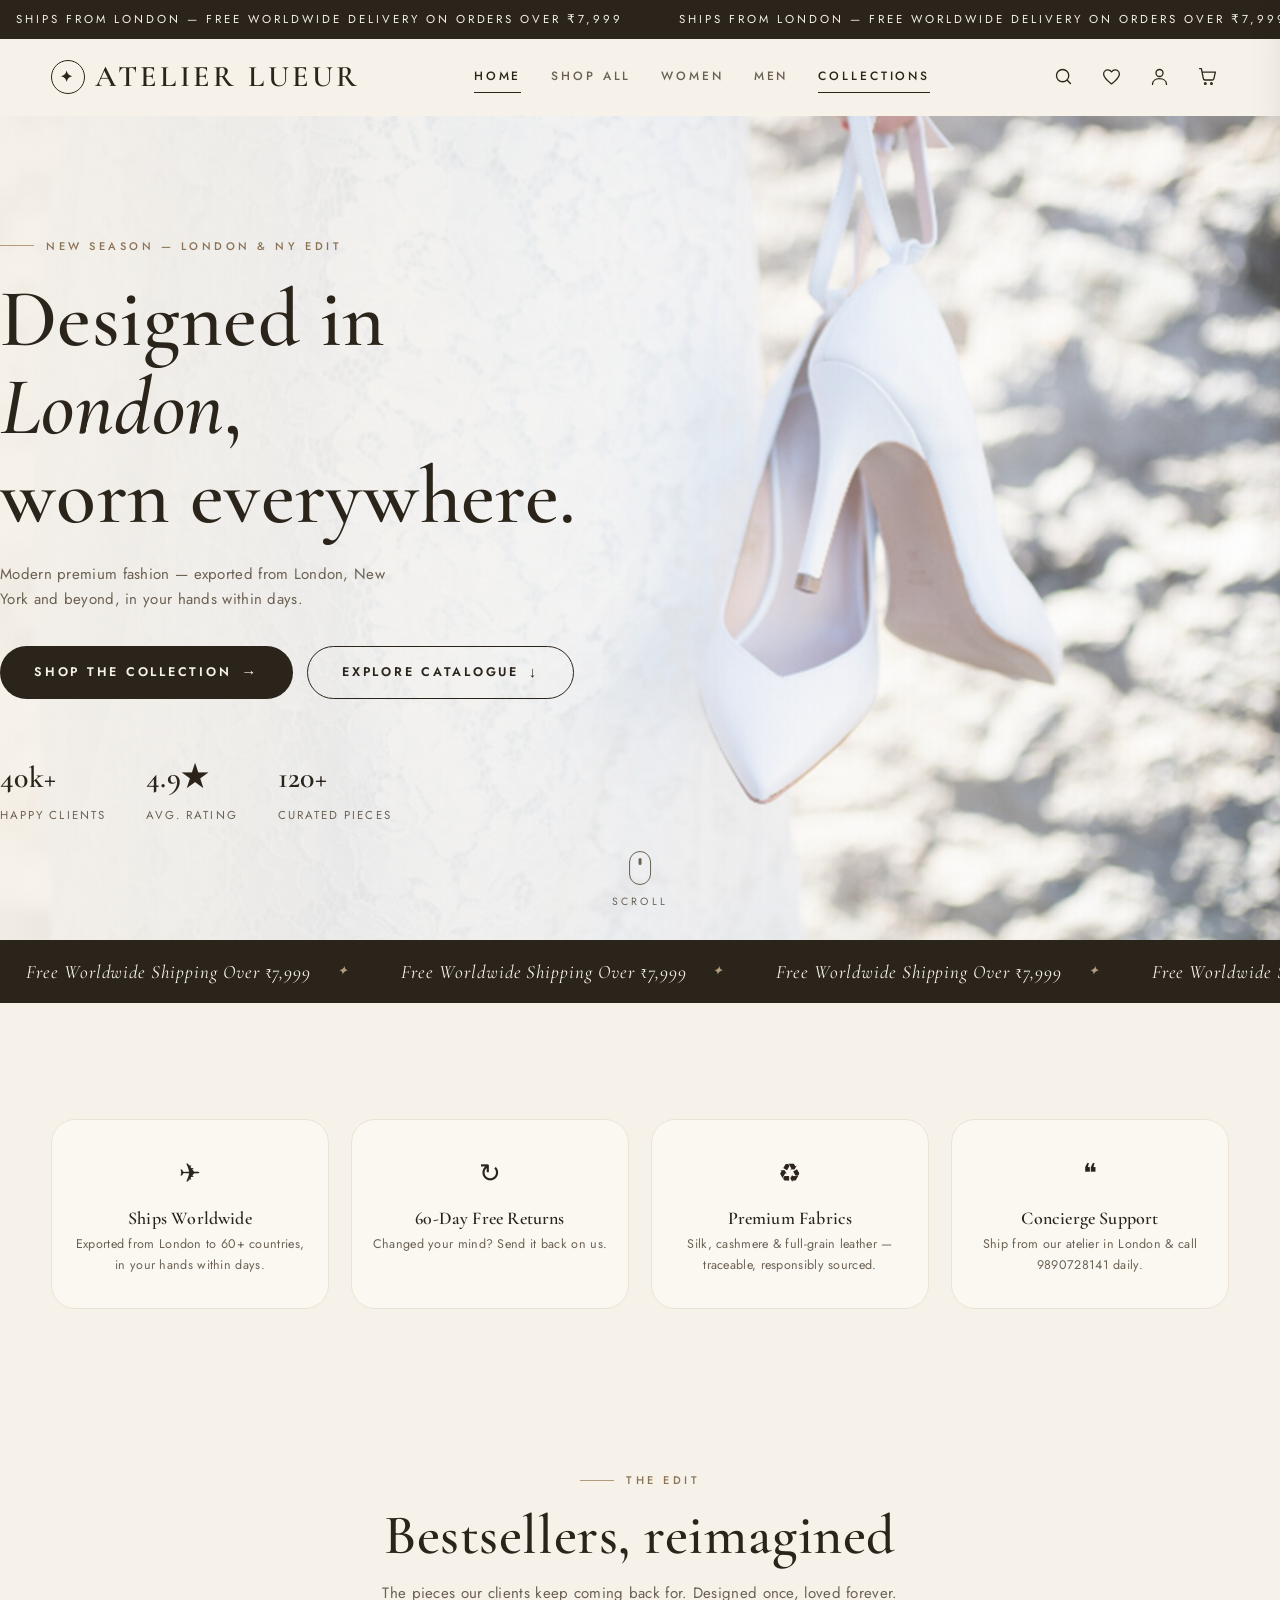
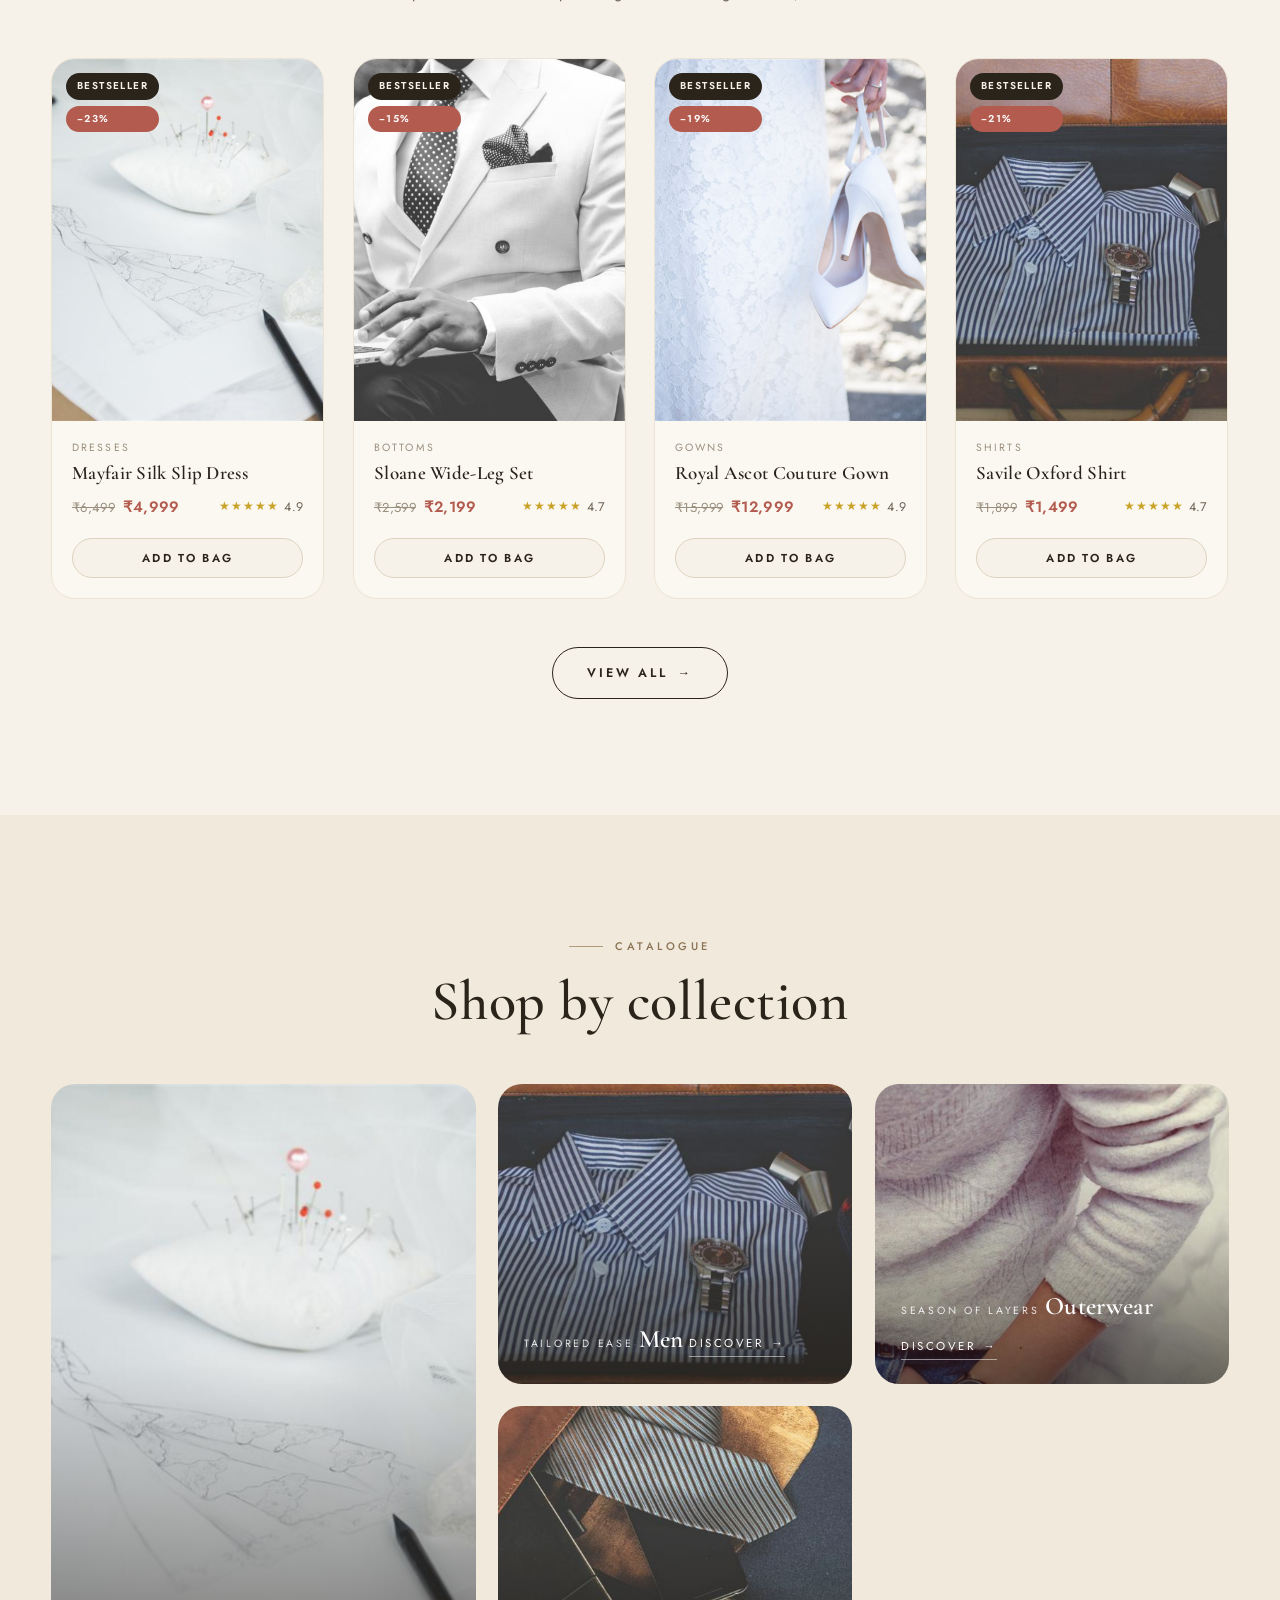
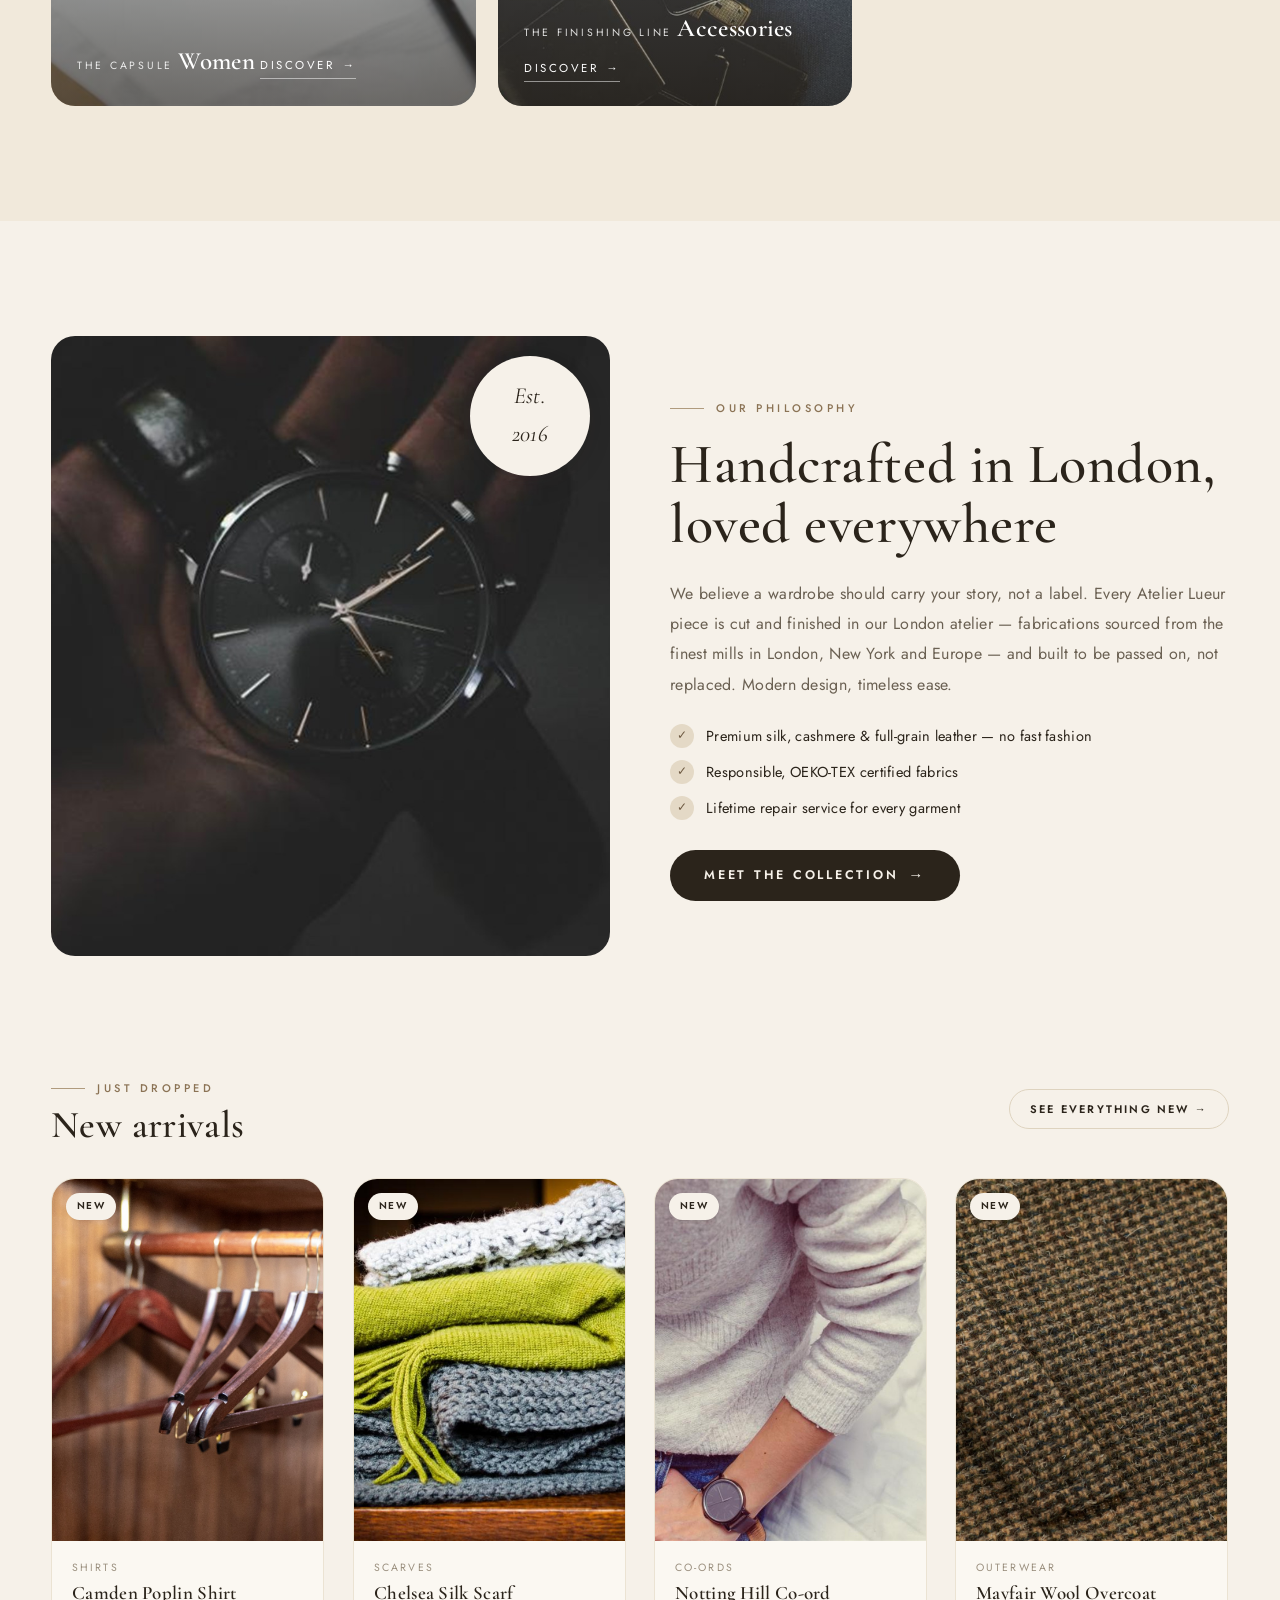
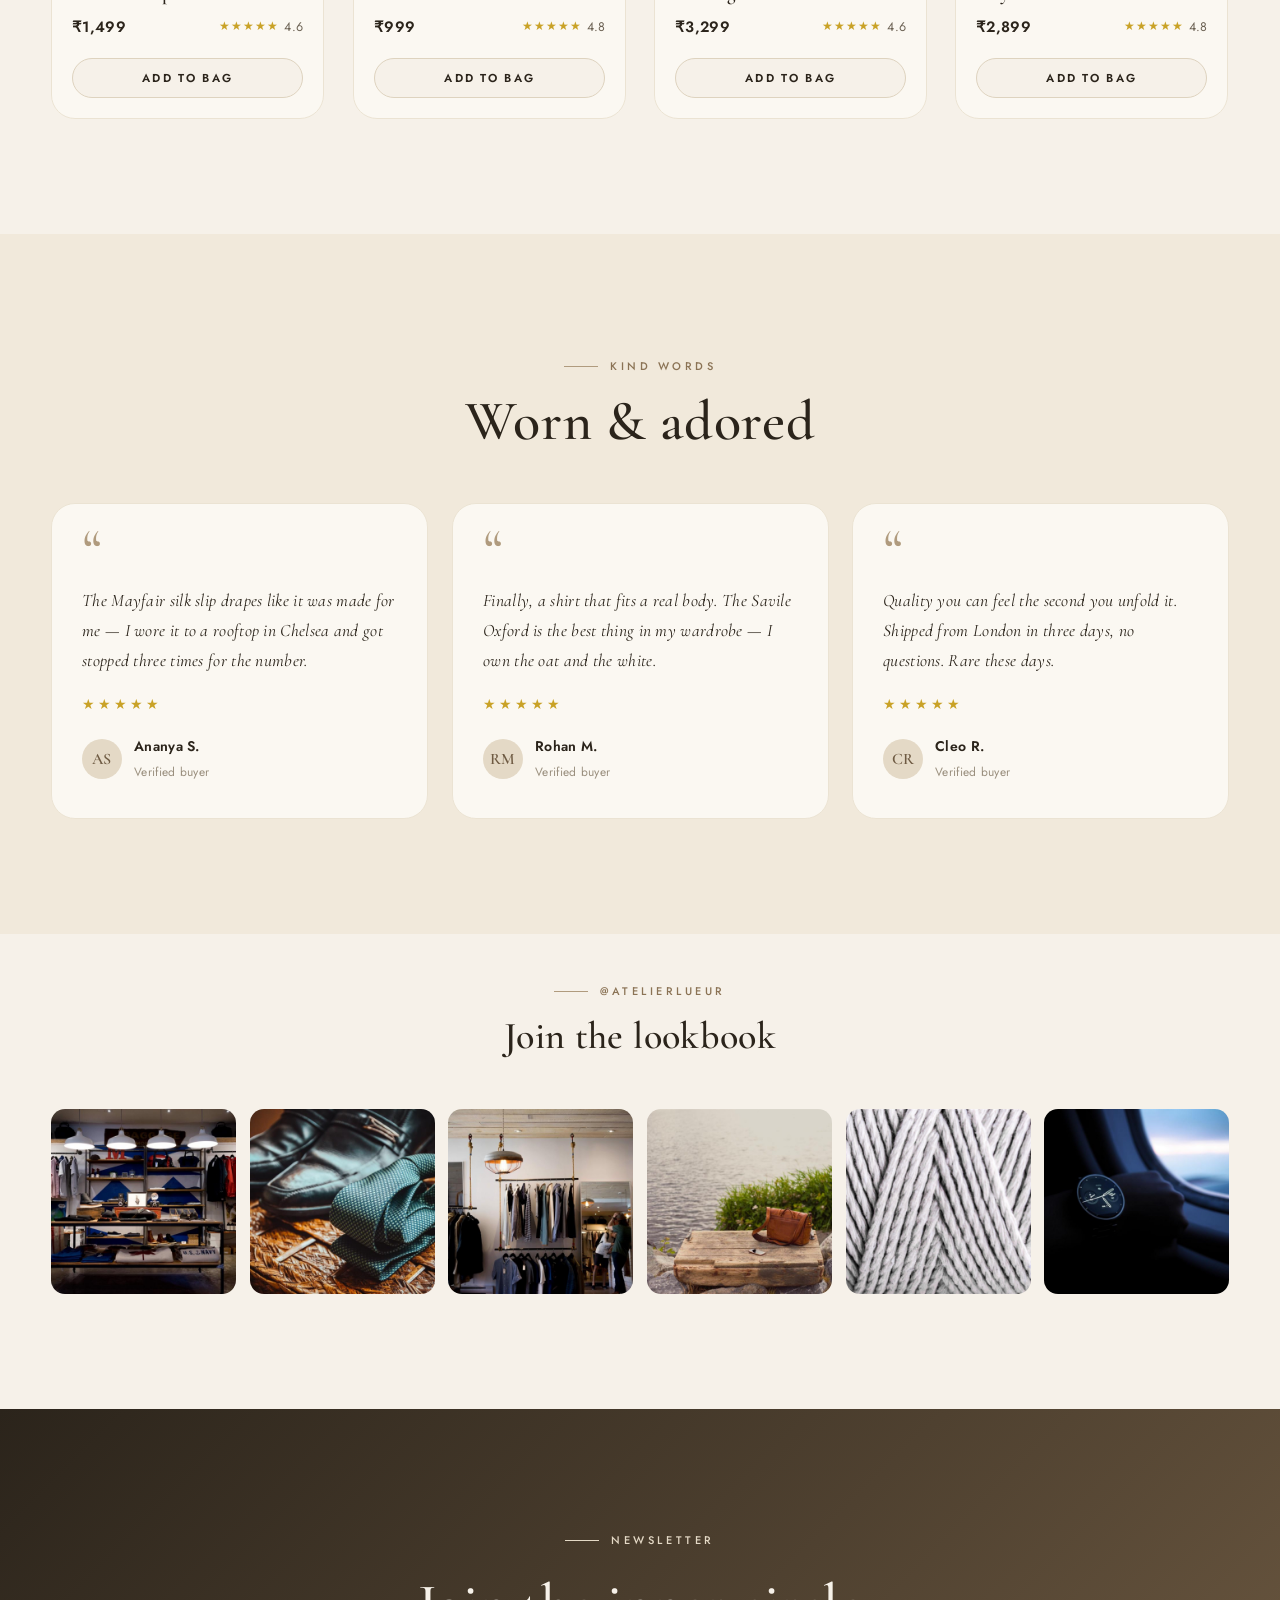
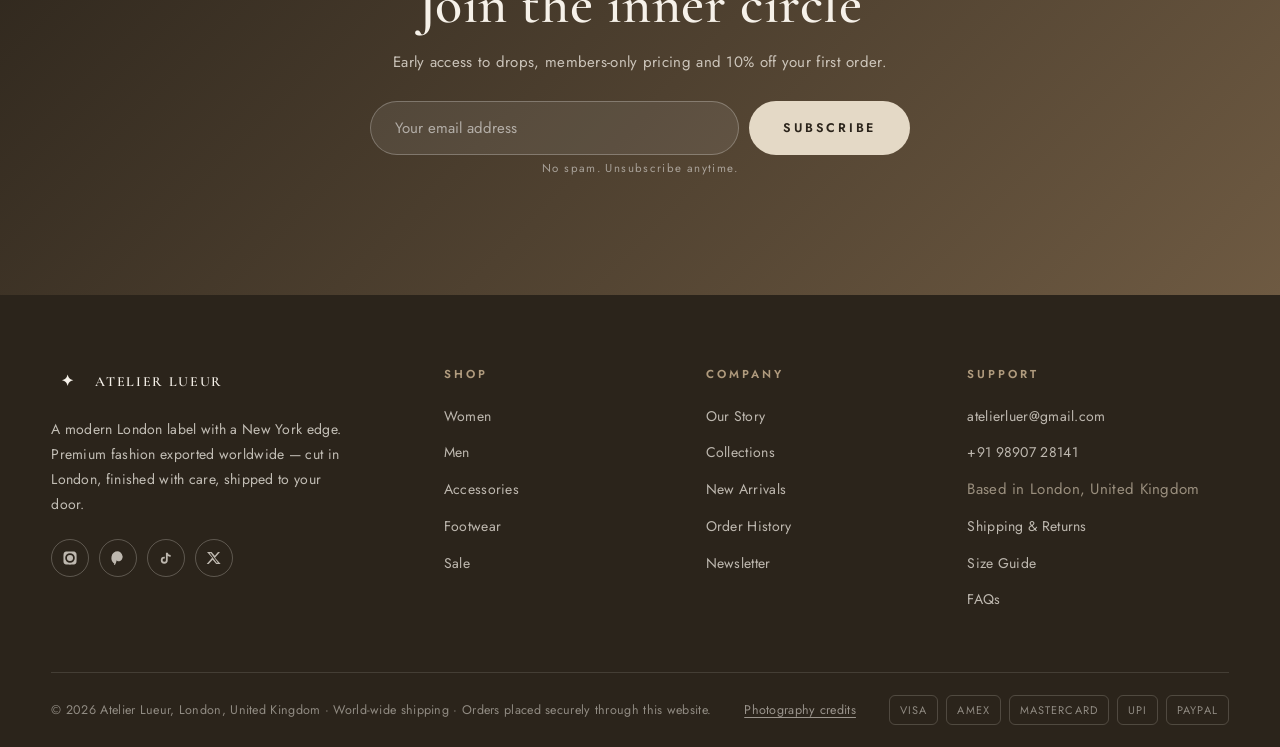
==== index.html @ 4d92bf52 "Atelier Lueur — premium fashion storefront" ====
<!DOCTYPE html>
<html lang="en">
<head>
  <meta charset="UTF-8">
  <meta name="viewport" content="width=device-width, initial-scale=1.0">
  <title>Atelier Lueur — Modern London &amp; NY Fashion | Premium Apparel</title>
  <meta name="description" content="Atelier Lueur is a London-based premium clothing label exporting modern, fashion-forward outfits worldwide. Shop silk slip dresses, tailored suits, cashmere knitwear, leather accessories and more, shipped from London in 24h.">
  <link rel="preconnect" href="https://fonts.googleapis.com">
  <link rel="preconnect" href="https://fonts.gstatic.com" crossorigin>
  <link href="https://fonts.googleapis.com/css2?family=Cormorant+Garamond:ital,wght@0,400;0,500;0,600;0,700;1,400;1,500&family=Jost:wght@300;400;500;600&display=swap" rel="stylesheet">
  <link rel="stylesheet" href="css/styles.css">
  <link rel="icon" href="data:image/svg+xml,<svg xmlns='http://www.w3.org/2000/svg' viewBox='0 0 100 100'><text y='.9em' font-size='90'>✦</text></svg>">
</head>
<body>

  <main data-main>

    <!-- ============ HERO ============ -->
    <section class="hero">
      <div class="hero-bg" style="background-image:url('/*hero*/')"></div>
      <div class="container" style="position:relative;z-index:2;width:100%">
        <div class="hero-content">
          <span class="eyebrow">New Season — London &amp; NY Edit</span>
          <h1 class="display">Designed in <em class="italic-serif">London</em>,<br>worn everywhere.</h1>
          <p class="lede muted">Modern premium fashion — exported from London, New York and beyond, in your hands within days.</p>
          <div class="actions">
            <a class="btn btn--primary" href="shop.html"><span class="shine"></span>Shop the Collection <span class="ico">→</span></a>
            <a class="btn btn--outline" href="#collections">Explore Catalogue <span class="ico">↓</span></a>
          </div>
          <div class="hero-stats">
            <div class="stat"><b>40k+</b><span>Happy clients</span></div>
            <div class="stat"><b>4.9★</b><span>Avg. rating</span></div>
            <div class="stat"><b>120+</b><span>Curated pieces</span></div>
          </div>
        </div>
      </div>
      <div class="scroll-hint"><span class="mouse"></span>Scroll</div>
    </section>

    <!-- ============ RIBBON ============ -->
    <div class="ribbon">
      <div class="track">
        <span>Free Worldwide Shipping Over ₹7,999</span><span>Free Worldwide Shipping Over ₹7,999</span>
        <span>Free Worldwide Shipping Over ₹7,999</span><span>Free Worldwide Shipping Over ₹7,999</span>
        <span>Free Worldwide Shipping Over ₹7,999</span><span>Free Worldwide Shipping Over ₹7,999</span>
        <span>Free Worldwide Shipping Over ₹7,999</span><span>Free Worldwide Shipping Over ₹7,999</span>
      </div>
    </div>

    <!-- ============ TRUST STRIP ============ -->
    <section class="container section" style="padding-bottom:40px">
      <div class="trust-strip">
        <div class="trust-item reveal"><span class="icon">✈</span><h4>Ships Worldwide</h4><p>Exported from London to 60+ countries, in your hands within days.</p></div>
        <div class="trust-item reveal" data-delay="1"><span class="icon">↻</span><h4>60-Day Free Returns</h4><p>Changed your mind? Send it back on us.</p></div>
        <div class="trust-item reveal" data-delay="2"><span class="icon">♻</span><h4>Premium Fabrics</h4><p>Silk, cashmere &amp; full-grain leather — traceable, responsibly sourced.</p></div>
        <div class="trust-item reveal" data-delay="3"><span class="icon">❝</span><h4>Concierge Support</h4><p>Ship from our atelier in London &amp; call 9890728141 daily.</p></div>
      </div>
    </section>

    <!-- ============ FEATURED ============ -->
    <section class="section" id="featured">
      <div class="container">
        <div class="section-head">
          <span class="eyebrow reveal">The Edit</span>
          <h2 class="h-lg mt-16 reveal" data-delay="1">Bestsellers, reimagined</h2>
          <p class="muted mt-16 reveal" data-delay="2">The pieces our clients keep coming back for. Designed once, loved forever.</p>
        </div>
        <div class="grid g-4" id="featuredGrid"></div>
        <div class="center mt-48">
          <a href="shop.html" class="btn btn--outline">View All <span style="display:inline-block">→</span></a>
        </div>
      </div>
    </section>

    <!-- ============ COLLECTIONS ============ -->
    <section class="section section--soft" id="collections">
      <div class="container">
        <div class="section-head">
          <span class="eyebrow reveal">Catalogue</span>
          <h2 class="h-lg mt-16 reveal" data-delay="1">Shop by collection</h2>
        </div>
        <div class="col-grid" id="colGrid"></div>
      </div>
    </section>

    <!-- ============ EDITORIAL / LOOKBOOK ============ -->
    <section class="section" id="lookbook">
      <div class="container">
        <div class="editorial">
          <div class="media reveal">
            <img src="/*ed1*/" alt="Atelier lookbook editorial" id="edImg">
            <div class="frame-tag"><span>Est.<br>2016</span></div>
          </div>
          <div class="copy reveal" data-delay="2">
            <span class="eyebrow">Our Philosophy</span>
            <h2 class="h-lg mt-16">Handcrafted in London,<br>loved everywhere</h2>
            <p class="lede">We believe a wardrobe should carry your story, not a label. Every Atelier Lueur piece is cut and finished in our London atelier — fabrications sourced from the finest mills in London, New York and Europe — and built to be passed on, not replaced. Modern design, timeless ease.</p>
            <ul class="check">
              <li>Premium silk, cashmere &amp; full-grain leather — no fast fashion</li>
              <li>Responsible, OEKO-TEX certified fabrics</li>
              <li>Lifetime repair service for every garment</li>
            </ul>
            <a class="btn btn--primary" href="#featured"><span class="shine"></span>Meet the Collection <span class="ico">→</span></a>
          </div>
        </div>
      </div>
    </section>

    <!-- ============ NEW ARRIVALS ============ -->
    <section class="section" id="newIn" style="padding-top:0">
      <div class="container">
        <div class="flex-between mb-32" style="flex-wrap:wrap;gap:16px">
          <div>
            <span class="eyebrow reveal">Just dropped</span>
            <h2 class="h-md mt-8 reveal" data-delay="1">New arrivals</h2>
          </div>
          <a class="btn btn--ghost btn--sm reveal" href="shop.html?tag=new">See everything new →</a>
        </div>
        <div class="grid g-4" id="newGrid"></div>
      </div>
    </section>

    <!-- ============ TESTIMONIALS ============ -->
    <section class="section section--soft" id="testimonials">
      <div class="container">
        <div class="section-head">
          <span class="eyebrow reveal">Kind words</span>
          <h2 class="h-lg mt-16 reveal" data-delay="1">Worn &amp; adored</h2>
        </div>
        <div class="testi-grid" id="testiGrid"></div>
      </div>
    </section>

    <!-- ============ INSTAGRAM ============ -->
    <section class="section" style="padding-top:40px">
      <div class="container">
        <div class="section-head">
          <span class="eyebrow reveal">@atelierlueur</span>
          <h2 class="h-md mt-16 reveal" data-delay="1">Join the lookbook</h2>
        </div>
        <div class="insta-grid" id="instaGrid"></div>
      </div>
    </section>

    <!-- ============ NEWSLETTER ============ -->
    <section class="section newsletter" id="newsletter">
      <div class="container">
        <div class="news-wrap reveal">
          <span class="eyebrow">Newsletter</span>
          <h2 class="h-lg mt-24" style="color:var(--bg)">Join the inner circle</h2>
          <p class="mt-16" style="opacity:.75">Early access to drops, members-only pricing and 10% off your first order.</p>
          <form class="news-form" id="newsForm" novalidate>
            <input type="email" id="newsEmail" placeholder="Your email address" required>
            <button class="btn" type="submit">Subscribe</button>
          </form>
          <span class="news-note">No spam. Unsubscribe anytime.</span>
        </div>
      </div>
    </section>

  </main>

  <div class="preloader" id="preloader">
    <div>
      <div class="pl-mark">L<span class="dot">✦</span>UEUR</div>
      <div class="pl-line"></div>
    </div>
  </div>

  <script src="js/data.js"></script>
  <script src="js/store.js"></script>
  <script src="js/ui.js"></script>
  <script src="js/main.js"></script>
</body>
</html>
---- css/styles.css ----
/* ============================================================
   ATELIER — Premium Beige E-Commerce Design System
   ============================================================ */

:root {
  --bg:            #F6F1E9;
  --bg-soft:       #FBF8F2;
  --bg-cream:      #F1E9DB;
  --surface:       #FFFFFF;
  --ink:           #2B241B;
  --ink-soft:      #6B6153;
  --ink-faint:     #9A8F7E;
  --sand:          #E4D9C6;
  --sand-dark:     #CDBEA5;
  --sand-deep:     #B09B7E;
  --taupe:         #8B7355;
  --taupe-deep:    #6E5A42;
  --line:          #DED3BF;
  --line-soft:     #EBE3D3;
  --success:       #7C8A6D;
  --danger:        #B25B4E;
  --star:          #C9A227;
  --shadow-sm:     0 1px 2px rgba(43, 36, 27, .06), 0 2px 8px rgba(43, 36, 27, .05);
  --shadow-md:     0 4px 14px rgba(43, 36, 27, .08), 0 10px 30px rgba(43, 36, 27, .06);
  --shadow-lg:     0 12px 40px rgba(43, 36, 27, .12), 0 4px 16px rgba(43, 36, 27, .08);
  --radius-sm:    8px;
  --radius:        14px;
  --radius-lg:     24px;
  --radius-pill:   999px;
  --font-serif:   "Cormorant Garamond", "Times New Roman", serif;
  --font-sans:    "Jost", "Segoe UI", sans-serif;
  --ease:         cubic-bezier(.22, .61, .36, 1);
  --ease-spring:  cubic-bezier(.34, 1.56, .64, 1);
  --nav-h:        76px;
}

* { margin: 0; padding: 0; box-sizing: border-box; }

html { scroll-behavior: smooth; }

body {
  font-family: var(--font-sans);
  background: var(--bg);
  color: var(--ink);
  font-size: 15px;
  line-height: 1.65;
  letter-spacing: .02em;
  -webkit-font-smoothing: antialiased;
  overflow-x: hidden;
}

img { display: block; max-width: 100%; }
a { color: inherit; text-decoration: none; }
ul { list-style: none; }
button { font-family: inherit; cursor: pointer; border: none; background: none; color: inherit; }
input, select, textarea { font-family: inherit; font-size: inherit; color: inherit; }

::selection { background: var(--sand-deep); color: #fff; }

::-webkit-scrollbar { width: 10px; height: 10px; }
::-webkit-scrollbar-track { background: var(--bg); }
::-webkit-scrollbar-thumb { background: var(--sand-dark); border-radius: 8px; border: 2px solid var(--bg); }
::-webkit-scrollbar-thumb:hover { background: var(--sand-deep); }

/* ---------------- Typography ---------------- */

h1, h2, h3, h4, .serif {
  font-family: var(--font-serif);
  font-weight: 600;
  line-height: 1.08;
  letter-spacing: .01em;
}

.eyebrow {
  font-family: var(--font-sans);
  font-size: 11px;
  letter-spacing: .32em;
  text-transform: uppercase;
  color: var(--taupe);
  font-weight: 500;
  display: inline-flex;
  align-items: center;
  gap: 12px;
}
.eyebrow::before {
  content: "";
  width: 34px; height: 1px;
  background: var(--sand-deep);
}

.display {
  font-size: clamp(44px, 7vw, 82px);
  font-weight: 550;
  letter-spacing: .005em;
}
.h-lg { font-size: clamp(34px, 4.6vw, 56px); font-weight: 550; }
.h-md { font-size: clamp(26px, 3vw, 38px); font-weight: 550; }
.h-sm { font-size: clamp(20px, 2.2vw, 26px); font-weight: 600; }

.muted { color: var(--ink-soft); }
.faint { color: var(--ink-faint); }
.small { font-size: 13px; }
.tiny { font-size: 11px; letter-spacing: .14em; text-transform: uppercase; }
.italic-serif { font-family: var(--font-serif); font-style: italic; }

/* ---------------- Layout ---------------- */

.container { width: min(1240px, 92%); margin: 0 auto; }
.section { padding: clamp(64px, 9vw, 120px) 0; position: relative; }
.section--soft { background: var(--bg-cream); }

.grid { display: grid; gap: 28px; }
.g-2 { grid-template-columns: repeat(2, 1fr); }
.g-3 { grid-template-columns: repeat(3, 1fr); }
.g-4 { grid-template-columns: repeat(4, 1fr); }

.flex { display: flex; align-items: center; }
.flex-between { display: flex; align-items: center; justify-content: space-between; }
.center { text-align: center; }
.mt-8 { margin-top: 8px; } .mt-16 { margin-top: 16px; } .mt-24 { margin-top: 24px; }
.mt-32 { margin-top: 32px; } .mt-48 { margin-top: 48px; }
.mb-8 { margin-bottom: 8px; } .mb-16 { margin-bottom: 16px; } .mb-24 { margin-bottom: 24px; }
.mb-32 { margin-bottom: 32px; }
.gap-8 { gap: 8px; } .gap-12 { gap: 12px; } .gap-16 { gap: 16px; } .gap-24 { gap: 24px; }

.section-head { text-align: center; max-width: 560px; margin: 0 auto 52px; }

/* ---------------- Buttons ---------------- */

.btn {
  display: inline-flex;
  align-items: center;
  justify-content: center;
  gap: 10px;
  padding: 15px 34px;
  border-radius: var(--radius-pill);
  font-family: var(--font-sans);
  font-size: 12.5px;
  font-weight: 600;
  letter-spacing: .22em;
  text-transform: uppercase;
  transition: all .35s var(--ease);
  position: relative;
  overflow: hidden;
  white-space: nowrap;
}
.btn .ico { font-size: 15px; line-height: 1; transition: transform .35s var(--ease); }

.btn--primary {
  background: var(--ink);
  color: var(--bg);
}
.btn--primary:hover { background: var(--taupe-deep); transform: translateY(-2px); box-shadow: var(--shadow-md); }
.btn--primary:hover .ico { transform: translateX(4px); }

.btn--outline {
  background: transparent;
  color: var(--ink);
  border: 1px solid var(--ink);
}
.btn--outline:hover { background: var(--ink); color: var(--bg); transform: translateY(-2px); }

.btn--light {
  background: var(--bg);
  color: var(--ink);
  box-shadow: var(--shadow-sm);
}
.btn--light:hover { background: var(--bg-cream); transform: translateY(-2px); box-shadow: var(--shadow-md); }

.btn--ghost {
  background: transparent;
  color: var(--ink);
  border: 1px solid var(--line);
}
.btn--ghost:hover { border-color: var(--ink); background: var(--bg-cream); }

.btn--sand {
  background: var(--sand-deep);
  color: #fff;
}
.btn--sand:hover { background: var(--sand-deep); filter: brightness(1.07); transform: translateY(-2px); }

.btn--sm { padding: 10px 20px; font-size: 11px; letter-spacing: .2em; }
.btn--block { width: 100%; }
.btn--dark-text { color: var(--ink); }
.btn.is-disabled { opacity: .45; pointer-events: none; }

.btn .shine {
  position: absolute; inset: 0;
  background: linear-gradient(115deg, transparent 30%, rgba(255,255,255,.35) 50%, transparent 70%);
  transform: translateX(-120%);
  transition: transform .8s var(--ease);
}
.btn:hover .shine { transform: translateX(120%); }

/* ---------------- Announcement bar ---------------- */

.announce {
  background: var(--ink);
  color: var(--bg);
  text-align: center;
  font-size: 11.5px;
  letter-spacing: .26em;
  text-transform: uppercase;
  padding: 10px 16px;
  overflow: hidden;
  position: relative;
}
.announce .track {
  display: inline-flex;
  gap: 56px;
  white-space: nowrap;
  animation: marquee 22s linear infinite;
}
@keyframes marquee { from { transform: translateX(0); } to { transform: translateX(-50%); } }

/* ---------------- Header ---------------- */

.site-header {
  position: sticky;
  top: 0;
  z-index: 100;
  background: rgba(246, 241, 233, .85);
  backdrop-filter: blur(18px) saturate(1.4);
  -webkit-backdrop-filter: blur(18px) saturate(1.4);
  border-bottom: 1px solid transparent;
  transition: box-shadow .4s var(--ease), border-color .4s var(--ease);
}
.site-header.is-scrolled {
  border-color: var(--line-soft);
  box-shadow: var(--shadow-sm);
}
.nav {
  height: var(--nav-h);
  display: flex;
  align-items: center;
  justify-content: space-between;
  gap: 20px;
}

.brand {
  font-family: var(--font-serif);
  font-size: 30px;
  font-weight: 600;
  letter-spacing: .12em;
  display: flex;
  align-items: center;
  gap: 10px;
}
.brand .mark {
  width: 34px; height: 34px;
  border: 1.5px solid var(--ink);
  border-radius: 50%;
  display: grid; place-items: center;
  font-size: 15px;
  transition: transform .6s var(--ease);
}
.brand:hover .mark { transform: rotate(20deg) scale(1.08); }

.nav-links { display: flex; gap: 30px; }
.nav-links a {
  position: relative;
  font-size: 12px;
  font-weight: 500;
  letter-spacing: .24em;
  text-transform: uppercase;
  padding: 6px 0;
  color: var(--ink-soft);
  transition: color .3s;
}
.nav-links a::after {
  content: "";
  position: absolute; left: 0; bottom: 0;
  width: 100%; height: 1px;
  background: var(--ink);
  transform: scaleX(0);
  transform-origin: right;
  transition: transform .4s var(--ease);
}
.nav-links a:hover, .nav-links a.active { color: var(--ink); }
.nav-links a:hover::after, .nav-links a.active::after { transform: scaleX(1); transform-origin: left; }

.nav-actions { display: flex; align-items: center; gap: 6px; }

.icon-btn {
  position: relative;
  width: 42px; height: 42px;
  border-radius: 50%;
  display: grid; place-items: center;
  font-size: 19px;
  transition: background .3s, transform .3s var(--ease);
}
.icon-btn:hover { background: var(--bg-cream); transform: translateY(-2px); }
.icon-btn svg { width: 21px; height: 21px; stroke: var(--ink); fill: none; stroke-width: 1.5; stroke-linecap: round; stroke-linejoin: round; }

.badge {
  position: absolute;
  top: 3px; right: 1px;
  min-width: 17px; height: 17px;
  padding: 0 4px;
  border-radius: 10px;
  background: var(--sand-deep);
  color: #fff;
  font-size: 10px;
  font-weight: 600;
  display: grid; place-items: center;
  transform: scale(0);
  transition: transform .35s var(--ease-spring);
}
.badge.show { transform: scale(1); }
.badge.count-pop { animation: pop .4s var(--ease-spring); }
@keyframes pop { 50% { transform: scale(1.4); } }

.nav-toggle {
  display: none;
  flex-direction: column;
  gap: 5px;
  padding: 10px;
}
.nav-toggle span {
  width: 24px; height: 1.6px;
  background: var(--ink);
  transition: transform .35s var(--ease), opacity .3s;
}
.nav-toggle.open span:nth-child(1) { transform: translateY(6.6px) rotate(45deg); }
.nav-toggle.open span:nth-child(2) { opacity: 0; }
.nav-toggle.open span:nth-child(3) { transform: translateY(-6.6px) rotate(-45deg); }

/* ---------------- Search panel ---------------- */

.search-panel {
  position: fixed;
  inset: 0;
  z-index: 150;
  background: rgba(30, 25, 19, .5);
  backdrop-filter: blur(6px);
  opacity: 0;
  pointer-events: none;
  transition: opacity .4s var(--ease);
}
.search-panel.open { opacity: 1; pointer-events: auto; }

.search-box {
  position: absolute;
  top: 0; left: 0; right: 0;
  background: var(--bg);
  padding: 28px 0 8px;
  transform: translateY(-102%);
  transition: transform .5s var(--ease);
}
.search-panel.open .search-box { transform: translateY(0); }

.search-inner { display: flex; align-items: center; gap: 16px; }
.search-inner input {
  flex: 1;
  border: none;
  outline: none;
  background: transparent;
  font-family: var(--font-serif);
  font-size: clamp(24px, 4vw, 40px);
  font-weight: 500;
  color: var(--ink);
  padding: 8px 0;
  border-bottom: 1px solid var(--line);
}
.search-inner input::placeholder { color: var(--ink-faint); font-style: italic; }
.search-close { font-size: 14px; letter-spacing: .2em; text-transform: uppercase; color: var(--ink-soft); padding: 10px; }
.search-close:hover { color: var(--danger); }

.search-results { margin-top: 24px; max-height: 50vh; overflow: auto; }
.search-result-item {
  display: flex;
  align-items: center;
  gap: 16px;
  padding: 12px;
  border-radius: var(--radius);
  transition: background .3s;
  cursor: pointer;
}
.search-result-item:hover { background: var(--bg-cream); }
.search-result-item img { width: 54px; height: 64px; object-fit: cover; border-radius: var(--radius-sm); }
.search-result-item .sr-info { flex: 1; }
.search-result-item .sr-info b { font-weight: 600; font-size: 14px; }
.search-result-item .sr-info span { color: var(--ink-faint); font-size: 12px; }
.search-none { color: var(--ink-faint); padding: 24px 4px; font-style: italic; }

/* ---------------- Cart drawer ---------------- */

.cart-drawer {
  position: fixed;
  top: 0; right: 0; bottom: 0;
  width: min(440px, 100%);
  background: var(--bg-soft);
  z-index: 160;
  display: flex;
  flex-direction: column;
  transform: translateX(102%);
  transition: transform .5s var(--ease);
  box-shadow: var(--shadow-lg);
}
.cart-drawer.open { transform: translateX(0); }

.cart-head {
  display: flex; align-items: center; justify-content: space-between;
  padding: 22px 26px;
  border-bottom: 1px solid var(--line-soft);
}
.cart-head h3 { font-size: 24px; }

.cart-items { flex: 1; overflow-y: auto; padding: 20px 26px; display: flex; flex-direction: column; gap: 18px; }

.cd-item {
  display: flex;
  gap: 14px;
  padding: 14px;
  background: #fff;
  border-radius: var(--radius);
  border: 1px solid var(--line-soft);
  animation: fadeUp .45s var(--ease) backwards;
}
.cd-item img { width: 74px; height: 92px; object-fit: cover; border-radius: var(--radius-sm); }
.cd-info { flex: 1; display: flex; flex-direction: column; }
.cd-info .name { font-family: var(--font-serif); font-size: 16.5px; font-weight: 600; }
.cd-info .meta { font-size: 12px; color: var(--ink-faint); margin: 3px 0 8px; }
.cd-foot { display: flex; align-items: center; justify-content: space-between; margin-top: auto; }

.qty { display: inline-flex; align-items: center; border: 1px solid var(--line); border-radius: var(--radius-pill); overflow: hidden; }
.qty button { width: 30px; height: 30px; display: grid; place-items: center; font-size: 15px; transition: background .2s; }
.qty button:hover { background: var(--bg-cream); }
.qty .num { min-width: 28px; text-align: center; font-size: 13px; font-weight: 600; }

.cd-remove { color: var(--ink-faint); font-size: 16px; padding: 4px; transition: color .2s, transform .2s; }
.cd-remove:hover { color: var(--danger); transform: scale(1.15); }
.cd-price { font-weight: 600; font-size: 14.5px; }

.cart-empty { display: flex; flex-direction: column; align-items: center; text-align: center; padding: 60px 20px; gap: 14px; color: var(--ink-soft); }
.cart-empty .emoji { font-size: 44px; }

.cart-foot {
  padding: 20px 26px 26px;
  border-top: 1px solid var(--line-soft);
  background: var(--bg-soft);
}
.cart-total { display: flex; justify-content: space-between; align-items: baseline; margin-bottom: 16px; }
.cart-total .lbl { font-size: 12.5px; letter-spacing: .2em; text-transform: uppercase; color: var(--ink-soft); }
.cart-total .amt { font-family: var(--font-serif); font-size: 27px; font-weight: 600; }
.cart-note { font-size: 11.5px; color: var(--ink-faint); text-align: center; margin-top: 12px; display: block; }

/* ---------------- Overlay ---------------- */

.overlay {
  position: fixed;
  inset: 0;
  background: rgba(30, 25, 19, .45);
  backdrop-filter: blur(3px);
  z-index: 145;
  opacity: 0;
  pointer-events: none;
  transition: opacity .4s var(--ease);
}
.overlay.show { opacity: 1; pointer-events: auto; }

/* ---------------- Hero ---------------- */

.hero {
  position: relative;
  min-height: calc(100vh - var(--nav-h));
  display: flex;
  align-items: center;
  overflow: hidden;
}
.hero-bg {
  position: absolute; inset: 0;
  background: url("../images/hero.jpg") center/cover no-repeat;
  transform: scale(1.12);
  animation: heroZoom 2.4s var(--ease) forwards;
}
@keyframes heroZoom { to { transform: scale(1.02); } }
.hero::after {
  content: "";
  position: absolute; inset: 0;
  background: linear-gradient(90deg, rgba(246, 241, 233, .97) 0%, rgba(246, 241, 233, .82) 20%, rgba(246, 241, 233, .3) 55%, rgba(246, 241, 233, .05) 100%);
}
.hero-content { position: relative; z-index: 2; max-width: 640px; padding: 90px 0; }
.hero-content .eyebrow { opacity: 0; transform: translateY(18px); animation: fadeUp .7s var(--ease) .4s forwards; }
.hero-content h1 { margin: 20px 0 4px; opacity: 0; transform: translateY(24px); animation: fadeUp .9s var(--ease) .6s forwards; }
.hero-content .lede { max-width: 400px; margin-top: 22px; opacity: 0; transform: translateY(24px); animation: fadeUp .9s var(--ease) .8s forwards; }
.hero-content .actions { margin-top: 34px; display: flex; gap: 14px; flex-wrap: wrap; opacity: 0; transform: translateY(24px); animation: fadeUp .9s var(--ease) 1s forwards; }
.hero-stats { display: flex; gap: 40px; margin-top: 54px; opacity: 0; transform: translateY(24px); animation: fadeUp .9s var(--ease) 1.2s forwards; }
.hero-stats .stat b { font-family: var(--font-serif); font-size: 30px; font-weight: 600; display: block; }
.hero-stats .stat span { font-size: 11.5px; letter-spacing: .18em; text-transform: uppercase; color: var(--ink-soft); }

.scroll-hint {
  position: absolute;
  bottom: 30px; left: 50%;
  transform: translateX(-50%);
  z-index: 2;
  display: flex; flex-direction: column; align-items: center; gap: 8px;
  color: var(--ink-soft);
  font-size: 10.5px; letter-spacing: .3em; text-transform: uppercase;
}
.scroll-hint .mouse {
  width: 22px; height: 34px;
  border: 1.5px solid var(--ink-soft);
  border-radius: 12px;
  position: relative;
}
.scroll-hint .mouse::after {
  content: "";
  position: absolute; top: 6px; left: 50%;
  width: 3px; height: 7px;
  background: var(--ink-soft);
  border-radius: 2px;
  transform: translateX(-50%);
  animation: scrollDot 1.6s var(--ease) infinite;
}
@keyframes scrollDot { 0% { opacity: 0; top: 5px; } 40% { opacity: 1; } 80% { opacity: 0; top: 20px; } 100% { opacity: 0; } }

@keyframes fadeUp { from { opacity: 0; transform: translateY(24px); } to { opacity: 1; transform: none; } }

/* ---------------- Marquee ribbon ---------------- */

.ribbon {
  background: var(--ink);
  color: var(--bg);
  padding: 16px 0;
  overflow: hidden;
}
.ribbon .track {
  display: flex;
  gap: 0;
  white-space: nowrap;
  animation: marquee 30s linear infinite;
}
.ribbon .track span {
  font-family: var(--font-serif);
  font-size: 19px;
  font-style: italic;
  letter-spacing: .05em;
  padding: 0 26px;
  display: inline-flex; align-items: center; gap: 26px;
}
.ribbon .track span::after { content: "✦"; font-size: 13px; color: var(--sand-deep); }

/* ---------------- Feature strip ---------------- */

.trust-strip { display: grid; grid-template-columns: repeat(4, 1fr); gap: 22px; }
.trust-item {
  text-align: center;
  padding: 32px 18px;
  background: var(--bg-soft);
  border: 1px solid var(--line-soft);
  border-radius: var(--radius-lg);
  transition: transform .4s var(--ease), box-shadow .4s var(--ease);
}
.trust-item:hover { transform: translateY(-6px); box-shadow: var(--shadow-md); }
.trust-item .icon { font-size: 26px; margin-bottom: 14px; display: block; }
.trust-item h4 { font-family: var(--font-serif); font-size: 18px; font-weight: 600; margin-bottom: 6px; }
.trust-item p { font-size: 12.5px; color: var(--ink-soft); }

/* ---------------- Product cards ---------------- */

.product-card {
  position: relative;
  background: var(--bg-soft);
  border-radius: var(--radius-lg);
  overflow: hidden;
  border: 1px solid var(--line-soft);
  transition: transform .45s var(--ease), box-shadow .45s var(--ease);
  animation: fadeUp .6s var(--ease) backwards;
}
.product-card:hover { transform: translateY(-8px); box-shadow: var(--shadow-md); }

.pc-media { position: relative; overflow: hidden; aspect-ratio: 3 / 4; background: var(--bg-cream); }
.pc-media img {
  width: 100%; height: 100%;
  object-fit: cover;
  transition: transform .9s var(--ease), opacity .6s var(--ease);
}
.pc-media .img-hover { position: absolute; inset: 0; opacity: 0; }
.product-card:hover .pc-media img:not(.img-hover), .product-card:hover .pc-media img.img-main { transform: scale(1.07); }
.product-card:hover .pc-media .img-hover { opacity: 1; }
.product-card:hover .pc-media .img-main { opacity: 0; }

.pc-badges {
  position: absolute;
  top: 14px; left: 14px;
  display: flex; flex-direction: column; gap: 6px;
  z-index: 3;
}
.pc-badge {
  font-size: 10px;
  font-weight: 600;
  letter-spacing: .14em;
  text-transform: uppercase;
  padding: 5px 11px;
  border-radius: var(--radius-pill);
  background: var(--ink);
  color: var(--bg);
  backdrop-filter: blur(4px);
}
.pc-badge--sale { background: var(--danger); color: #fff; }
.pc-badge--new { background: var(--bg); color: var(--ink); box-shadow: var(--shadow-sm); }

.pc-actions {
  position: absolute;
  right: 12px; top: 12px;
  display: flex; flex-direction: column; gap: 8px;
  z-index: 3;
  transform: translateX(12px);
  opacity: 0;
  transition: transform .45s var(--ease), opacity .35s var(--ease);
}
.product-card:hover .pc-actions { transform: none; opacity: 1; }
.pc-act-btn {
  width: 40px; height: 40px;
  border-radius: 50%;
  background: rgba(255,255,255,.9);
  backdrop-filter: blur(6px);
  display: grid; place-items: center;
  box-shadow: var(--shadow-sm);
  transition: background .25s, color .25s, transform .3s var(--ease-spring);
}
.pc-act-btn svg { width: 18px; height: 18px; stroke: var(--ink); fill: none; stroke-width: 1.6; stroke-linecap: round; stroke-linejoin: round; }
.pc-act-btn:hover { background: var(--ink); transform: scale(1.1); }
.pc-act-btn:hover svg { stroke: var(--bg); }
.pc-act-btn.wished svg { fill: var(--danger); stroke: var(--danger); }

.pc-info { padding: 18px 20px 20px; display: flex; flex-direction: column; gap: 6px; }
.pc-cat { font-size: 10.5px; letter-spacing: .2em; text-transform: uppercase; color: var(--ink-faint); }
.pc-name { font-family: var(--font-serif); font-size: 19px; font-weight: 600; line-height: 1.2; transition: color .3s; }
.product-card:hover .pc-name { color: var(--taupe-deep); }
.pc-foot { display: flex; align-items: center; justify-content: space-between; margin-top: 4px; }
.pc-price { font-weight: 600; font-size: 15px; display: flex; gap: 8px; align-items: baseline; }
.pc-price .old { color: var(--ink-faint); font-weight: 400; text-decoration: line-through; font-size: 13px; }
.pc-price .sale { color: var(--danger); }
.pc-rating { display: flex; align-items: center; gap: 5px; font-size: 12.5px; color: var(--ink-soft); }
.pc-rating .stars { color: var(--star); letter-spacing: 1px; font-size: 12px; }
.pc-add {
  width: 100%;
  margin-top: 12px;
  padding: 11px;
  border-radius: var(--radius-pill);
  background: var(--bg);
  border: 1px solid var(--line);
  font-size: 11.5px;
  letter-spacing: .2em;
  text-transform: uppercase;
  font-weight: 600;
  transition: background .3s, color .3s, border-color .3s;
}
.pc-add:hover { background: var(--ink); color: var(--bg); border-color: var(--ink); }

@keyframes cardIn {
  from { opacity: 0; transform: translateY(26px) scale(.98); }
  to { opacity: 1; transform: none; }
}

/* ---------------- Collection tiles ---------------- */

.col-grid { display: grid; grid-template-columns: 1.2fr 1fr 1fr; grid-auto-rows: 300px; gap: 22px; }
.col-tile {
  position: relative;
  border-radius: var(--radius-lg);
  overflow: hidden;
  cursor: pointer;
  display: block;
}
.col-tile img { width: 100%; height: 100%; object-fit: cover; transition: transform 1.1s var(--ease); }
.col-tile:hover img { transform: scale(1.08); }
.col-tile::after {
  content: "";
  position: absolute; inset: 0;
  background: linear-gradient(to top, rgba(30,25,19,.62), rgba(30,25,19,.05) 55%, transparent);
  transition: background .5s;
}
.col-tile:hover::after { background: linear-gradient(to top, rgba(30,25,19,.5), rgba(30,25,19,.02)); }
.col-tile .ct-body { position: absolute; z-index: 2; left: 26px; right: 26px; bottom: 24px; color: #fff; }
.col-tile .ct-kicker { font-size: 10.5px; letter-spacing: .26em; text-transform: uppercase; opacity: .85; margin-bottom: 6px; }
.col-tile .ct-name { font-family: var(--font-serif); font-size: 25px; font-weight: 600; }
.col-tile .ct-cta {
  display: inline-flex; align-items: center; gap: 8px;
  margin-top: 10px;
  font-size: 11.5px; letter-spacing: .22em; text-transform: uppercase;
  border-bottom: 1px solid rgba(255,255,255,.5);
  padding-bottom: 3px;
  transition: gap .3s var(--ease);
}
.col-tile .ct-cta span { transition: transform .3s var(--ease); }
.col-tile:hover .ct-cta span { transform: translateX(4px); }
.col-tile--tall { grid-row: span 2; }

/* ---------------- Lookbook / editorial ---------------- */

.editorial { display: grid; grid-template-columns: 1fr 1fr; gap: 60px; align-items: center; }
.editorial .media { position: relative; border-radius: var(--radius-lg); overflow: hidden; }
.editorial .media img { width: 100%; height: 620px; object-fit: cover; }
.editorial .media .frame-tag { position: absolute; top: 20px; right: 20px; border-radius: 50%; width: 120px; height: 120px; background: var(--bg); display: grid; place-items: center; text-align: center; box-shadow: var(--shadow-md); animation: rotateSlow 22s linear infinite; }
.editorial .media .frame-tag span { font-family: var(--font-serif); font-size: 23px; font-style: italic; animation: counterSpin 22s linear infinite; }
@keyframes rotateSlow { to { transform: rotate(360deg); } }
@keyframes counterSpin { to { transform: rotate(-360deg); } }
.editorial .copy .lede { color: var(--ink-soft); font-size: 16px; line-height: 1.9; margin: 24px 0; }
.editorial ul.check { display: grid; gap: 12px; margin: 10px 0 30px; }
.editorial ul.check li { display: flex; gap: 12px; align-items: center; font-size: 14.5px; }
.editorial ul.check li::before { content: "✓"; width: 24px; height: 24px; border-radius: 50%; background: var(--sand); color: var(--taupe-deep); display: grid; place-items: center; font-size: 12px; flex-shrink: 0; }

.feature-num {
  font-family: var(--font-serif);
  font-size: 56px;
  font-weight: 600;
  color: var(--sand-deep);
  -webkit-text-stroke: 1px var(--sand-deep);
  -webkit-text-fill-color: transparent;
  line-height: 1;
}

/* ---------------- Testimonials ---------------- */

.testi-grid { display: grid; grid-template-columns: repeat(3, 1fr); gap: 24px; }
.testi-card {
  background: var(--bg-soft);
  border: 1px solid var(--line-soft);
  border-radius: var(--radius-lg);
  padding: 34px 30px;
  display: flex; flex-direction: column; gap: 18px;
  transition: transform .45s var(--ease), box-shadow .45s var(--ease);
}
.testi-card:hover { transform: translateY(-6px); box-shadow: var(--shadow-md); }
.testi-card .quote-mark { font-family: var(--font-serif); font-size: 60px; line-height: .4; color: var(--sand-deep); height: 30px; }
.testi-card p { font-family: var(--font-serif); font-size: 17.5px; font-style: italic; color: var(--ink); line-height: 1.7; }
.testi-card .stars { color: var(--star); font-size: 14px; letter-spacing: 3px; }
.testi-card .who { display: flex; align-items: center; gap: 12px; }
.testi-card .who .avatar { width: 40px; height: 40px; border-radius: 50%; background: var(--sand); display: grid; place-items: center; font-family: var(--font-serif); font-weight: 600; font-size: 16px; color: var(--taupe-deep); }
.testi-card .who .wname { font-size: 14px; font-weight: 600; }
.testi-card .who .wrole { font-size: 12px; color: var(--ink-faint); }

/* ---------------- Instagram / gallery strip ---------------- */

.insta-grid { display: grid; grid-template-columns: repeat(6, 1fr); gap: 14px; }
.insta-item { position: relative; aspect-ratio: 1; overflow: hidden; border-radius: var(--radius); cursor: pointer; }
.insta-item img { width: 100%; height: 100%; object-fit: cover; transition: transform .8s var(--ease); }
.insta-item::after { content: "♡"; position: absolute; inset: 0; display: grid; place-items: center; font-size: 30px; color: #fff; background: rgba(43,36,27,.35); opacity: 0; transition: opacity .35s; }
.insta-item:hover img { transform: scale(1.1); }
.insta-item:hover::after { opacity: 1; }

/* ---------------- Newsletter ---------------- */

.newsletter { background: linear-gradient(135deg, var(--ink) 0%, var(--taupe-deep) 100%); color: var(--bg); }
.newsletter .section-head { margin-bottom: 34px; }
.newsletter .eyebrow { color: var(--sand); }
.newsletter .eyebrow::before { background: var(--sand); }
.news-wrap { max-width: 540px; margin: 0 auto; text-align: center; }
.news-form { display: flex; gap: 10px; margin-top: 26px; }
.news-form input {
  flex: 1;
  background: rgba(255,255,255,.08);
  border: 1px solid rgba(255,255,255,.25);
  color: var(--bg);
  border-radius: var(--radius-pill);
  padding: 15px 24px;
  outline: none;
  transition: border-color .3s, background .3s;
}
.news-form input::placeholder { color: rgba(255,255,255,.55); }
.news-form input:focus { border-color: var(--sand); background: rgba(255,255,255,.14); }
.news-form .btn { background: var(--sand); color: var(--ink); }
.news-form .btn:hover { background: var(--bg); }
.news-note { margin-top: 14px; font-size: 11.5px; color: rgba(255,255,255,.5); letter-spacing: .12em; }

/* ---------------- Footer ---------------- */

.site-footer { background: var(--ink); color: rgba(246,241,233,.75); padding: 70px 0 0; }
.footer-grid { display: grid; grid-template-columns: 1.6fr 1fr 1fr 1.2fr; gap: 44px; padding-bottom: 48px; }
.footer-grid .brand { color: var(--bg); }
.footer-grid h5 { font-family: var(--font-sans); font-size: 11.5px; letter-spacing: .26em; text-transform: uppercase; color: var(--sand-deep); margin-bottom: 20px; font-weight: 600; }
.footer-grid li { margin-bottom: 12px; }
.footer-grid a { color: rgba(246,241,233,.72); font-size: 14px; transition: color .3s, padding-left .3s var(--ease); }
.footer-grid a:hover { color: var(--sand); padding-left: 4px; }
.footer-about p { font-size: 14px; line-height: 1.8; margin: 18px 0 22px; max-width: 300px; }
.socials { display: flex; gap: 10px; }
.socials a { width: 38px; height: 38px; border-radius: 50%; border: 1px solid rgba(246,241,233,.25); display: grid; place-items: center; transition: background .3s, border-color .3s, transform .3s var(--ease); }
.socials a svg { width: 16px; height: 16px; fill: currentColor; }
.socials a:hover { background: var(--sand-deep); border-color: var(--sand-deep); transform: translateY(-3px); }
.footer-bottom { border-top: 1px solid rgba(246,241,233,.12); padding: 22px 0; display: flex; justify-content: space-between; align-items: center; font-size: 12.5px; color: rgba(246,241,233,.5); flex-wrap: wrap; gap: 12px; }
.payment-row { display: flex; gap: 8px; font-size: 11px; letter-spacing: .1em; }
.payment-row span { padding: 5px 10px; border: 1px solid rgba(246,241,233,.18); border-radius: 6px; }

/* ---------------- Page hero (sub pages) ---------------- */

.page-hero { padding: 90px 0 70px; text-align: center; position: relative; background: linear-gradient(180deg, var(--bg-cream), var(--bg)); overflow: hidden; }
.page-hero::before {
  content: "";
  position: absolute; inset: 0;
  background-image: radial-gradient(var(--sand) 1px, transparent 1px);
  background-size: 28px 28px;
  opacity: .4;
}
.page-hero .inner { position: relative; }
.page-hero h1 { margin: 18px 0 10px; }
.page-hero p { color: var(--ink-soft); max-width: 480px; margin: 0 auto; }
.breadcrumb { display: inline-flex; align-items: center; gap: 10px; font-size: 11.5px; letter-spacing: .22em; text-transform: uppercase; color: var(--ink-faint); }
.breadcrumb a:hover { color: var(--taupe-deep); }
.breadcrumb .sep { color: var(--sand-deep); }

/* ---------------- Shop layout ---------------- */

.shop-layout { display: grid; grid-template-columns: 270px 1fr; gap: 40px; align-items: start; }

.filter-panel { position: sticky; top: calc(var(--nav-h) + 24px); }
.filter-group { border-bottom: 1px solid var(--line-soft); padding: 18px 0; }
.filter-group:last-child { border-bottom: none; }
.filter-title { display: flex; justify-content: space-between; align-items: center; cursor: pointer; font-size: 12px; letter-spacing: .22em; text-transform: uppercase; font-weight: 600; padding: 4px 0; user-select: none; }
.filter-title .chev { transition: transform .35s var(--ease); font-size: 11px; }
.filter-group.collapsed .chev { transform: rotate(-90deg); }
.filter-body { overflow: hidden; max-height: 320px; transition: max-height .5s var(--ease), padding .3s; padding-top: 14px; }
.filter-group.collapsed .filter-body { max-height: 0; padding-top: 0; }

.filter-option { display: flex; align-items: center; gap: 12px; padding: 7px 2px; cursor: pointer; font-size: 14px; color: var(--ink-soft); transition: color .25s; }
.filter-option:hover { color: var(--ink); }
.filter-option .box {
  width: 17px; height: 17px;
  border: 1.5px solid var(--line);
  border-radius: 5px;
  display: grid; place-items: center;
  flex-shrink: 0;
  transition: background .25s, border-color .25s;
}
.filter-option .box::after { content: "✓"; font-size: 11px; color: #fff; opacity: 0; transform: scale(.4); transition: all .25s var(--ease-spring); }
.filter-option.checked { color: var(--ink); }
.filter-option.checked .box { background: var(--ink); border-color: var(--ink); }
.filter-option.checked .box::after { opacity: 1; transform: scale(1); }
.filter-option .count { margin-left: auto; font-size: 11.5px; color: var(--ink-faint); }

.color-dots { display: flex; flex-wrap: wrap; gap: 9px; }
.color-dot {
  width: 26px; height: 26px;
  border-radius: 50%;
  border: 1.5px solid transparent;
  outline: 1.5px solid var(--line);
  outline-offset: 2px;
  cursor: pointer;
  transition: transform .25s var(--ease-spring), outline-color .25s;
  position: relative;
}
.color-dot:hover { transform: scale(1.15); }
.color-dot.checked { outline-color: var(--ink); transform: scale(1.1); }
.color-dot.checked::after { content: "✓"; position: absolute; inset: 0; display: grid; place-items: center; font-size: 11px; color: #fff; text-shadow: 0 1px 2px rgba(0,0,0,.4); }

.price-range { display: flex; align-items: center; gap: 10px; margin-top: 10px; }
input[type=range] {
  -webkit-appearance: none;
  width: 100%;
  height: 3px;
  background: linear-gradient(to right, var(--sand-deep) 0%, var(--sand-deep) var(--fill, 50%), var(--line) var(--fill, 50%), var(--line) 100%);
  border-radius: 3px;
  outline: none;
}
input[type=range]::-webkit-slider-thumb {
  -webkit-appearance: none;
  width: 17px; height: 17px;
  border-radius: 50%;
  background: var(--bg);
  border: 2px solid var(--ink);
  cursor: pointer;
  transition: transform .2s var(--ease-spring);
}
input[type=range]::-webkit-slider-thumb:hover { transform: scale(1.25); }
.price-labels { display: flex; justify-content: space-between; font-size: 12.5px; color: var(--ink-soft); margin-top: 8px; font-weight: 500; }

.filter-clear { display: block; width: 100%; margin-top: 18px; text-align: center; font-size: 11px; letter-spacing: .2em; text-transform: uppercase; color: var(--ink-faint); padding: 10px; border: 1px dashed var(--line); border-radius: var(--radius-pill); transition: all .3s; }
.filter-clear:hover { color: var(--danger); border-color: var(--danger); }

/* Shop toolbar */
.shop-toolbar { display: flex; align-items: center; justify-content: space-between; gap: 16px; margin-bottom: 28px; flex-wrap: wrap; }
.shop-count { font-size: 13px; color: var(--ink-soft); letter-spacing: .05em; }
.shop-count b { color: var(--ink); font-size: 15px; }
.sort-select { position: relative; }
.sort-select select {
  appearance: none;
  background: var(--bg-soft);
  border: 1px solid var(--line);
  border-radius: var(--radius-pill);
  padding: 11px 38px 11px 18px;
  font-size: 12.5px;
  letter-spacing: .06em;
  color: var(--ink);
  cursor: pointer;
  outline: none;
  transition: border-color .3s;
}
.sort-select select:hover { border-color: var(--sand-deep); }
.sort-select::after { content: "▾"; position: absolute; right: 16px; top: 50%; transform: translateY(-50%); font-size: 12px; pointer-events: none; color: var(--ink-soft); }

.layout-toggle { display: flex; gap: 6px; }
.layout-btn { width: 38px; height: 38px; border-radius: 10px; border: 1px solid var(--line); display: grid; place-items: center; transition: all .3s; }
.layout-btn svg { width: 17px; height: 17px; stroke: var(--ink-soft); fill: none; stroke-width: 1.6; }
.layout-btn.active { background: var(--ink); border-color: var(--ink); }
.layout-btn.active svg { stroke: var(--bg); }

/* Active filter chips */
.active-chips { display: flex; flex-wrap: wrap; gap: 8px; margin-bottom: 22px; }
.chip {
  display: inline-flex; align-items: center; gap: 8px;
  background: var(--bg-cream);
  border: 1px solid var(--line);
  border-radius: var(--radius-pill);
  padding: 7px 14px;
  font-size: 12px;
  color: var(--ink-soft);
  transition: all .3s;
  animation: chipIn .35s var(--ease-spring);
}
.chip b { color: var(--ink); font-weight: 600; }
.chip button { display: grid; place-items: center; width: 16px; height: 16px; border-radius: 50%; background: var(--line); font-size: 10px; transition: background .2s; }
.chip button:hover { background: var(--danger); color: #fff; }
@keyframes chipIn { from { opacity: 0; transform: scale(.85); } to { opacity: 1; transform: none; } }

/* ---------------- Product detail ---------------- */

.pd-wrap { display: grid; grid-template-columns: 1fr 1fr; gap: clamp(30px, 5vw, 72px); align-items: start; }

.pd-gallery { position: sticky; top: calc(var(--nav-h) + 24px); display: grid; grid-template-columns: 82px 1fr; gap: 16px; }
.pd-thumbs { display: flex; flex-direction: column; gap: 12px; }
.pd-thumb {
  width: 82px; height: 100px;
  border-radius: var(--radius-sm);
  overflow: hidden;
  border: 1.5px solid transparent;
  opacity: .55;
  transition: opacity .3s, border-color .3s, transform .3s var(--ease);
  padding: 0;
}
.pd-thumb img { width: 100%; height: 100%; object-fit: cover; }
.pd-thumb:hover { opacity: .85; transform: translateY(-2px); }
.pd-thumb.active { opacity: 1; border-color: var(--sand-deep); }

.pd-main { position: relative; border-radius: var(--radius-lg); overflow: hidden; aspect-ratio: 3 / 4; background: var(--bg-cream); }
.pd-main img { width: 100%; height: 100%; object-fit: cover; position: absolute; inset: 0; opacity: 0; transition: opacity .55s var(--ease), transform .9s var(--ease); }
.pd-main img.active { opacity: 1; }
.pd-main img.active:hover { transform: scale(1.05); }
.pd-main .pc-badges { left: auto; right: 16px; }
.pd-zoom-hint { position: absolute; bottom: 14px; right: 14px; z-index: 3; background: rgba(255,255,255,.75); backdrop-filter: blur(6px); border-radius: var(--radius-pill); padding: 6px 14px; font-size: 10.5px; letter-spacing: .14em; text-transform: uppercase; color: var(--ink-soft); pointer-events: none; }

.pd-info { padding-top: 6px; }
.pd-info .pc-rating { margin: 12px 0; }
.pd-title { font-size: clamp(30px, 3.4vw, 44px); }
.pd-price-row { display: flex; align-items: center; gap: 16px; margin: 6px 0 4px; }
.pd-price-row .price { font-family: var(--font-serif); font-size: 30px; font-weight: 600; }
.pd-price-row .old { color: var(--ink-faint); text-decoration: line-through; font-size: 19px; }
.pd-price-row .save { background: var(--danger); color: #fff; font-size: 10.5px; letter-spacing: .12em; text-transform: uppercase; padding: 4px 10px; border-radius: var(--radius-pill); font-weight: 600; }
.pd-desc { color: var(--ink-soft); line-height: 1.85; margin: 18px 0 22px; max-width: 540px; }

.option-block { margin-bottom: 22px; }
.option-label { display: flex; justify-content: space-between; align-items: center; margin-bottom: 12px; font-size: 11.5px; letter-spacing: .22em; text-transform: uppercase; font-weight: 600; }
.option-label .link { color: var(--ink-faint); font-weight: 400; cursor: pointer; border-bottom: 1px dotted var(--line); }
.option-label .link:hover { color: var(--taupe-deep); }

.size-options { display: flex; flex-wrap: wrap; gap: 9px; }
.size-btn {
  min-width: 46px; height: 46px;
  border-radius: 12px;
  border: 1px solid var(--line);
  background: var(--bg-soft);
  display: grid; place-items: center;
  font-size: 13px; font-weight: 600;
  transition: all .25s var(--ease);
  padding: 0 14px;
}
.size-btn:hover { border-color: var(--ink); transform: translateY(-2px); }
.size-btn.active { background: var(--ink); color: var(--bg); border-color: var(--ink); box-shadow: var(--shadow-sm); }
.size-btn.is-disabled { opacity: .35; text-decoration: line-through; pointer-events: none; }

.pd-actions { display: flex; gap: 12px; margin: 26px 0; flex-wrap: wrap; }
.pd-actions .btn { flex: 1; min-width: 170px; }
.wish-btn { width: 54px; height: 54px; border-radius: 50%; border: 1px solid var(--line); display: grid; place-items: center; transition: all .3s var(--ease-spring); flex-shrink: 0; }
.wish-btn svg { width: 21px; height: 21px; stroke: var(--ink); fill: none; stroke-width: 1.6; }
.wish-btn:hover { border-color: var(--danger); transform: scale(1.08); }
.wish-btn.wished { background: var(--danger); border-color: var(--danger); }
.wish-btn.wished svg { fill: #fff; stroke: #fff; }

.pd-perks { display: grid; grid-template-columns: repeat(3, 1fr); gap: 10px; margin-top: 10px; }
.perk { background: var(--bg-soft); border: 1px solid var(--line-soft); border-radius: var(--radius); padding: 13px 10px; text-align: center; font-size: 11px; color: var(--ink-soft); letter-spacing: .06em; }
.perk b { display: block; font-size: 12.5px; color: var(--ink); font-weight: 600; margin-bottom: 2px; }

.accordion { border-top: 1px solid var(--line-soft); }
.acc-item { border-bottom: 1px solid var(--line-soft); }
.acc-head { width: 100%; display: flex; justify-content: space-between; align-items: center; padding: 20px 0; font-size: 12px; letter-spacing: .2em; text-transform: uppercase; font-weight: 600; }
.acc-head .chev { transition: transform .4s var(--ease); font-size: 12px; }
.acc-item.open .acc-head .chev { transform: rotate(180deg); }
.acc-body { max-height: 0; overflow: hidden; transition: max-height .5s var(--ease), padding .3s; }
.acc-item.open .acc-body { max-height: 400px; padding-bottom: 20px; }
.acc-body p { color: var(--ink-soft); font-size: 14px; line-height: 1.8; }

.related h2 { margin-bottom: 34px; }

/* ---------------- Cart page ---------------- */

.cart-page { display: grid; grid-template-columns: 1fr 380px; gap: 44px; align-items: start; }
.cart-list { display: flex; flex-direction: column; gap: 16px; }
.cart-row {
  display: grid;
  grid-template-columns: 110px 1fr auto;
  gap: 20px;
  background: var(--bg-soft);
  border: 1px solid var(--line-soft);
  border-radius: var(--radius-lg);
  padding: 18px;
  transition: transform .3s var(--ease), box-shadow .3s var(--ease);
  animation: fadeUp .5s var(--ease) backwards;
}
.cart-row:hover { box-shadow: var(--shadow-sm); transform: translateY(-2px); }
.cart-row img { width: 110px; height: 138px; object-fit: cover; border-radius: var(--radius); }
.cr-main { display: flex; flex-direction: column; }
.cr-main .name { font-family: var(--font-serif); font-size: 20px; font-weight: 600; }
.cr-main .meta { font-size: 12.5px; color: var(--ink-faint); margin-top: 4px; }
.cr-controls { display: flex; align-items: center; gap: 18px; margin-top: auto; padding-top: 12px; }
.cr-controls .qty { background: #fff; }
.price-each { font-size: 12px; color: var(--ink-faint); }
.cr-remove { color: var(--ink-faint); font-size: 13px; letter-spacing: .12em; display: inline-flex; align-items: center; gap: 6px; transition: color .25s; }
.cr-remove:hover { color: var(--danger); }
.cr-remove svg { width: 14px; height: 14px; stroke: currentColor; fill: none; stroke-width: 1.6; }
.cr-total { text-align: right; display: flex; flex-direction: column; align-items: flex-end; gap: 6px; }
.cr-total .amt { font-family: var(--font-serif); font-size: 24px; font-weight: 600; }
.cr-total .old { color: var(--ink-faint); text-decoration: line-through; font-size: 14px; }

.order-summary {
  position: sticky; top: calc(var(--nav-h) + 24px);
  background: var(--bg-soft);
  border: 1px solid var(--line-soft);
  border-radius: var(--radius-lg);
  padding: 28px;
}
.os-row { display: flex; justify-content: space-between; padding: 8px 0; font-size: 14px; color: var(--ink-soft); }
.os-row b { color: var(--ink); font-weight: 600; }
.os-divider { border-top: 1px dashed var(--line); margin: 14px 0; }
.os-total { display: flex; justify-content: space-between; align-items: baseline; padding-top: 4px; }
.os-total .lbl { font-size: 12px; letter-spacing: .22em; text-transform: uppercase; font-weight: 600; }
.os-total .amt { font-family: var(--font-serif); font-size: 30px; font-weight: 600; }
.promo-row { display: flex; gap: 8px; margin: 16px 0; }
.promo-row input { flex: 1; background: #fff; border: 1px solid var(--line); border-radius: var(--radius-pill); padding: 12px 18px; font-size: 13px; outline: none; transition: border-color .3s; }
.promo-row input:focus { border-color: var(--sand-deep); }
.promo-status { font-size: 12px; margin-top: -4px; }
.promo-status.ok { color: var(--success); }
.promo-status.bad { color: var(--danger); }

/* ---------------- Checkout ---------------- */

.checkout-grid { display: grid; grid-template-columns: 1fr 420px; gap: 44px; align-items: start; }

.field { margin-bottom: 18px; }
.field label { display: block; font-size: 11.5px; letter-spacing: .18em; text-transform: uppercase; font-weight: 600; margin-bottom: 8px; color: var(--ink-soft); }
.field label .req { color: var(--danger); }
.field input, .field select, .field textarea {
  width: 100%;
  background: var(--bg-soft);
  border: 1px solid var(--line);
  border-radius: 12px;
  padding: 14px 16px;
  font-size: 14.5px;
  outline: none;
  transition: border-color .3s, box-shadow .3s, background .3s;
  color: var(--ink);
}
.field input:focus, .field select:focus, .field textarea:focus {
  border-color: var(--sand-deep);
  background: #fff;
  box-shadow: 0 0 0 4px rgba(176,155,126,.14);
}
.field input.err { border-color: var(--danger); }
.field .field-err { color: var(--danger); font-size: 12px; margin-top: 6px; display: none; }
.field.invalid .field-err { display: block; }
.field-row { display: grid; grid-template-columns: 1fr 1fr; gap: 14px; }

.method-card { display: flex; align-items: flex-start; gap: 14px; border: 1.5px solid var(--line); border-radius: var(--radius); padding: 18px; cursor: pointer; transition: all .3s; background: var(--bg-soft); }
.method-card:hover { border-color: var(--sand-deep); }
.method-card.selected { border-color: var(--ink); background: #fff; box-shadow: var(--shadow-sm); }
.method-card .radio {
  width: 18px; height: 18px; border-radius: 50%;
  border: 1.5px solid var(--line);
  flex-shrink: 0; margin-top: 2px;
  display: grid; place-items: center;
  transition: border-color .25s;
}
.method-card.selected .radio { border-color: var(--ink); }
.method-card.selected .radio::after { content: ""; width: 9px; height: 9px; border-radius: 50%; background: var(--ink); transform: scale(0); animation: pop .3s var(--ease-spring) forwards; }
.method-card .mc-title { font-weight: 600; font-size: 14.5px; }
.method-card .mc-sub { font-size: 12.5px; color: var(--ink-faint); }
.method-card .mc-price { margin-left: auto; font-weight: 600; font-size: 14px; background: var(--bg-cream); padding: 4px 12px; border-radius: var(--radius-pill); }

.pay-option { display: flex; align-items: center; justify-content: space-between; gap: 12px; }
.pay-icons { display: flex; gap: 6px; font-size: 11px; letter-spacing: .04em; }
.pay-icons span { border: 1px solid var(--line); padding: 4px 8px; border-radius: 5px; background: #fff; font-weight: 600; color: var(--ink-soft); }

.checkout-summary { background: var(--bg-soft); border: 1px solid var(--line-soft); border-radius: var(--radius-lg); padding: 26px; position: sticky; top: calc(var(--nav-h) + 24px); }
.cs-item { display: flex; gap: 12px; padding: 10px 0; border-bottom: 1px solid var(--line-soft); position: relative; }
.cs-item img { width: 52px; height: 64px; object-fit: cover; border-radius: var(--radius-sm); }
.cs-item .nm { font-family: var(--font-serif); font-size: 15px; font-weight: 600; line-height: 1.2; }
.cs-item .mt { font-size: 11.5px; color: var(--ink-faint); }
.cs-item .pr { font-weight: 600; font-size: 13.5px; margin-left: auto; align-self: center; }
.cs-qty-badge { position: absolute; top: 0; right: 30px; background: var(--ink); color: var(--bg); font-size: 10px; width: 18px; height: 18px; border-radius: 50%; display: grid; place-items: center; }

/* ---------------- Confirmation ---------------- */

.success-hero { text-align: center; padding: 90px 0 40px; }
.success-ring {
  width: 108px; height: 108px;
  margin: 0 auto 28px;
  border-radius: 50%;
  background: var(--success);
  color: #fff;
  display: grid; place-items: center;
  box-shadow: 0 0 0 0 rgba(124,138,109,.35);
  animation: successPulse 2s infinite;
  font-size: 46px;
}
@keyframes successPulse { 0% { box-shadow: 0 0 0 0 rgba(124,138,109,.4); } 70% { box-shadow: 0 0 0 26px rgba(124,138,109,0); } 100% { box-shadow: 0 0 0 0 rgba(124,138,109,0); } }
.order-ticket { max-width: 640px; margin: 34px auto 0; background: var(--bg-soft); border: 1px solid var(--line-soft); border-radius: var(--radius-lg); overflow: hidden; }
.ticket-head { background: var(--ink); color: var(--bg); padding: 20px 26px; display: flex; justify-content: space-between; align-items: center; }
.ticket-head .ord-id { font-family: var(--font-serif); font-size: 21px; font-weight: 600; }
.ticket-head .ord-status { background: var(--success); font-size: 10.5px; letter-spacing: .16em; text-transform: uppercase; padding: 5px 12px; border-radius: var(--radius-pill); font-weight: 600; }
.ticket-body { padding: 26px; }
.checkout-summary.mini { position: static; }
.checkout-summary.mini .cs-item { padding: 8px 0; }

/* ---------------- Auth / account ---------------- */

.auth-wrap { max-width: 430px; margin: 0 auto; }
.auth-card { background: var(--bg-soft); border: 1px solid var(--line-soft); border-radius: var(--radius-lg); padding: 40px; box-shadow: var(--shadow-sm); }
.auth-tabs { display: flex; background: var(--bg-cream); border-radius: var(--radius-pill); padding: 5px; margin-bottom: 30px; }
.auth-tab { flex: 1; text-align: center; padding: 11px; border-radius: var(--radius-pill); font-size: 12px; letter-spacing: .18em; text-transform: uppercase; font-weight: 600; color: var(--ink-soft); transition: all .3s var(--ease); }
.auth-tab.active { background: var(--ink); color: var(--bg); box-shadow: var(--shadow-sm); }
.auth-foot { text-align: center; font-size: 13px; color: var(--ink-faint); margin-top: 22px; }
.pass-wrap { position: relative; }
.pass-toggle { position: absolute; right: 14px; top: 50%; transform: translateY(-50%); color: var(--ink-faint); font-size: 16px; }
.pass-toggle:hover { color: var(--ink); }

.account-grid { display: grid; grid-template-columns: 260px 1fr; gap: 40px; align-items: start; }
.account-side { position: sticky; top: calc(var(--nav-h) + 24px); background: var(--bg-soft); border: 1px solid var(--line-soft); border-radius: var(--radius-lg); padding: 24px; display: flex; flex-direction: column; gap: 6px; }
.account-side .profile { display: flex; align-items: center; gap: 14px; padding-bottom: 18px; border-bottom: 1px solid var(--line-soft); margin-bottom: 10px; }
.account-side .avatar-lg { width: 54px; height: 54px; border-radius: 50%; background: var(--sand); display: grid; place-items: center; font-family: var(--font-serif); font-size: 22px; font-weight: 600; color: var(--taupe-deep); }
.account-side .email-txt { font-size: 12.5px; color: var(--ink-faint); word-break: break-all; }
.acct-nav-btn { display: flex; align-items: center; gap: 12px; padding: 12px 14px; border-radius: var(--radius); font-size: 13.5px; color: var(--ink-soft); transition: all .25s; width: 100%; text-align: left; }
.acct-nav-btn:hover { background: var(--bg-cream); color: var(--ink); }
.acct-nav-btn.active { background: var(--ink); color: var(--bg); }
.acct-nav-btn svg { width: 17px; height: 17px; stroke: currentColor; fill: none; stroke-width: 1.7; stroke-linecap: round; stroke-linejoin: round; }

.acct-panel { animation: fadeUp .5s var(--ease); }
.acct-panel h2 { margin-bottom: 8px; }
.acct-panel .sub { color: var(--ink-soft); margin-bottom: 28px; }

.order-card { background: var(--bg-soft); border: 1px solid var(--line-soft); border-radius: var(--radius-lg); padding: 22px; margin-bottom: 16px; }
.order-head { display: flex; justify-content: space-between; align-items: center; flex-wrap: wrap; gap: 10px; padding-bottom: 14px; border-bottom: 1px dashed var(--line); }
.order-head .oid { font-family: var(--font-serif); font-size: 18px; font-weight: 600; }
.order-head .odate { font-size: 12px; color: var(--ink-faint); }
.status-pill { font-size: 10.5px; letter-spacing: .14em; text-transform: uppercase; padding: 5px 12px; border-radius: var(--radius-pill); font-weight: 600; }
.status-pill.delivered { background: rgba(124,138,109,.16); color: var(--success); }
.status-pill.processing { background: rgba(201,162,39,.16); color: #96731a; }
.status-pill.shipped { background: rgba(139,115,85,.16); color: var(--taupe-deep); }
.order-items { padding: 14px 0; display: grid; gap: 10px; }
.oi-row { display: flex; align-items: center; gap: 12px; font-size: 13.5px; }
.oi-row img { width: 40px; height: 50px; object-fit: cover; border-radius: 6px; }
.oi-row .q { margin-left: auto; color: var(--ink-faint); }
.order-foot { display: flex; justify-content: space-between; align-items: center; border-top: 1px dashed var(--line); padding-top: 14px; font-size: 14px; }
.order-foot .ta { font-family: var(--font-serif); font-size: 20px; font-weight: 600; }

.addr-card { background: var(--bg-soft); border: 1px solid var(--line-soft); border-radius: var(--radius-lg); padding: 22px; }
.saved-addr { border: 1.5px solid var(--line); border-radius: var(--radius); padding: 18px; background: #fff; transition: border-color .25s; cursor: pointer; }
.saved-addr:hover, .saved-addr.selected { border-color: var(--ink); }
.saved-addr .nm { font-weight: 600; font-size: 14.5px; margin-bottom: 4px; }
.saved-addr p { font-size: 13px; color: var(--ink-soft); line-height: 1.65; }
.saved-addr .ed { margin-top: 8px; font-size: 11.5px; color: var(--sand-deep); letter-spacing: .1em; text-transform: uppercase; }
.pref-btn { background: var(--bg-cream); border: 1.5px dashed var(--line); border-radius: var(--radius); padding: 26px; text-align: center; color: var(--ink-soft); font-size: 13px; width: 100%; transition: all .3s; }
.pref-btn:hover { border-color: var(--sand-deep); color: var(--taupe-deep); background: var(--bg-soft); }

/* ---------------- Wishlist ---------------- */

/* ---------------- Toast ---------------- */

.toast-wrap { position: fixed; top: 90px; right: 22px; z-index: 300; display: flex; flex-direction: column; gap: 12px; }
.toast {
  display: flex; align-items: center; gap: 14px;
  background: var(--ink);
  color: var(--bg);
  padding: 15px 20px;
  border-radius: var(--radius);
  box-shadow: var(--shadow-lg);
  min-width: 280px;
  max-width: 360px;
  transform: translateX(120%);
  transition: transform .55s var(--ease-spring);
}
.toast.show { transform: none; }
.toast .t-ico {
  width: 34px; height: 34px;
  border-radius: 50%;
  background: rgba(255,255,255,.12);
  display: grid; place-items: center;
  flex-shrink: 0;
  font-size: 15px;
}
.toast.success .t-ico { background: rgba(124,138,109,.9); }
.toast.error .t-ico { background: var(--danger); }
.toast .t-body { flex: 1; }
.toast .t-title { font-weight: 600; font-size: 13.5px; }
.toast .t-msg { font-size: 12px; opacity: .75; }
.toast .t-close { opacity: .5; font-size: 15px; padding: 4px; transition: opacity .2s; }
.toast .t-close:hover { opacity: 1; }

/* ---------------- Quick view modal ---------------- */

.modal { position: fixed; inset: 0; z-index: 200; display: grid; place-items: center; padding: 20px; opacity: 0; pointer-events: none; transition: opacity .35s var(--ease); }
.modal.show { opacity: 1; pointer-events: auto; }
.modal-card {
  background: var(--bg-soft);
  border-radius: var(--radius-lg);
  max-width: 880px;
  width: 100%;
  max-height: 90vh;
  overflow: auto;
  box-shadow: var(--shadow-lg);
  transform: translateY(30px) scale(.97);
  transition: transform .45s var(--ease);
  position: relative;
}
.modal.show .modal-card { transform: none; }
.qv-grid { display: grid; grid-template-columns: 1fr 1fr; }
.qv-media { background: var(--bg-cream); }
.qv-media img { width: 100%; height: 100%; object-fit: cover; aspect-ratio: 1; }
.qv-body { padding: 34px; }
.qv-close { position: absolute; top: 16px; right: 16px; z-index: 5; width: 40px; height: 40px; border-radius: 50%; background: var(--bg); box-shadow: var(--shadow-sm); display: grid; place-items: center; font-size: 15px; transition: transform .3s var(--ease-spring), background .3s; }
.qv-close:hover { transform: rotate(90deg); background: var(--bg-cream); }

/* Photography credits modal */
.modal-card--md { max-width: 560px; padding: 40px; }
.credits-body { display: grid; gap: 10px; }
.credits-body a { color: var(--ink); text-decoration: underline; text-underline-offset: 3px; }
.credits-link a { color: rgba(246,241,233,.55); text-decoration: underline; text-underline-offset: 3px; }
.credits-link a:hover { color: var(--bg); }

/* ---------------- Reveal animations ---------------- */

.reveal { opacity: 0; transform: translateY(34px); transition: opacity .9s var(--ease), transform .9s var(--ease); will-change: opacity, transform; }
.reveal.visible { opacity: 1; transform: none; }
.reveal[data-delay="1"] { transition-delay: .12s; }
.reveal[data-delay="2"] { transition-delay: .24s; }
.reveal[data-delay="3"] { transition-delay: .36s; }
.reveal[data-delay="4"] { transition-delay: .48s; }
.reveal[data-delay="5"] { transition-delay: .6s; }

/* ---------------- Preloader ---------------- */

.preloader {
  position: fixed; inset: 0;
  background: var(--bg);
  z-index: 500;
  display: grid; place-items: center;
  transition: opacity .7s var(--ease), visibility .7s;
}
.preloader.done { opacity: 0; visibility: hidden; }
.preloader .pl-mark {
  font-family: var(--font-serif);
  font-size: 52px;
  letter-spacing: .14em;
  display: flex; align-items: center; gap: 12px;
}
.preloader .pl-mark .dot { color: var(--sand-deep); animation: blink 1.2s infinite; }
@keyframes blink { 0%, 100% { opacity: 1; } 50% { opacity: .2; } }
.preloader .pl-line { width: 180px; height: 1.5px; background: var(--line); margin: 22px auto 0; overflow: hidden; position: relative; }
.preloader .pl-line::after { content: ""; position: absolute; inset: 0; background: var(--sand-deep); transform: translateX(-100%); animation: loadLine 1.4s var(--ease) forwards; }
@keyframes loadLine { to { transform: translateX(0); } }

/* ---------------- Misc ---------------- */

.no-scroll { overflow: hidden; }
.empty-state { text-align: center; padding: 60px 20px; }
.empty-state .es-icon { font-size: 52px; display: block; margin-bottom: 18px; }
.empty-state h3 { font-size: 24px; margin-bottom: 8px; }
.empty-state p { color: var(--ink-soft); margin-bottom: 24px; }

.backdrop-blur { backdrop-filter: blur(10px); }

.sr-only { position: absolute; width: 1px; height: 1px; margin: -1px; padding: 0; overflow: hidden; clip: rect(0 0 0 0); border: 0; }

.ghost-fade { opacity: 0; transition: opacity .3s; }

/* ---------------- Responsive ---------------- */

@media (max-width: 1080px) {
  .g-4 { grid-template-columns: repeat(3, 1fr); }
  .col-grid { grid-template-columns: 1fr 1fr; }
  .col-tile--tall { grid-row: span 1; }
  .footer-grid { grid-template-columns: 1fr 1fr; }
  .insta-grid { grid-template-columns: repeat(3, 1fr); }
  .pd-wrap { grid-template-columns: 1fr; }
  .pd-gallery { position: static; }
  .cart-page, .checkout-grid, .account-grid { grid-template-columns: 1fr; }
  .order-summary, .checkout-summary, .account-side { position: static; }
}

@media (max-width: 900px) {
  .shop-layout { grid-template-columns: 1fr; }
  .filter-panel {
    position: static;
    display: grid;
    grid-template-columns: repeat(2, 1fr);
    gap: 0 28px;
    background: var(--bg-soft);
    border: 1px solid var(--line-soft);
    border-radius: var(--radius-lg);
    padding: 6px 24px;
  }
  .filter-group { border-bottom: 1px solid var(--line-soft); }
  .filter-mobile-toggle { display: block; }
  .nav-links {
    position: fixed;
    top: 0; right: 0; bottom: 0;
    width: min(320px, 86vw);
    background: var(--bg-soft);
    flex-direction: column;
    padding: 100px 40px;
    gap: 8px;
    transform: translateX(102%);
    transition: transform .5s var(--ease);
    box-shadow: var(--shadow-lg);
    z-index: 148;
  }
  .nav-links.open { transform: none; }
  .nav-links a { font-size: 20px; font-family: var(--font-serif); letter-spacing: .06em; text-transform: none; padding: 14px 0; border-bottom: 1px solid var(--line-soft); }
  .nav-links a::after { display: none; }
  .nav-links a.active { color: var(--taupe-deep); }
  .nav-toggle { display: flex; }
  .g-3, .testi-grid { grid-template-columns: repeat(2, 1fr); }
  .editorial { grid-template-columns: 1fr; }
  .editorial .media img { height: 460px; }
  .qv-grid { grid-template-columns: 1fr; }
  .qv-media img { aspect-ratio: 4 / 3; }
  .pd-perks { grid-template-columns: 1fr 1fr 1fr; }
}

@media (max-width: 640px) {
  .container { width: 90%; }
  .g-3, .g-4, .testi-grid { grid-template-columns: 1fr; }
  .trust-strip { grid-template-columns: repeat(2, 1fr); }
  .filter-panel { grid-template-columns: 1fr; }
  .col-grid { grid-template-columns: 1fr; grid-auto-rows: 260px; }
  .field-row { grid-template-columns: 1fr; }
  .pd-actions .btn { min-width: 100%; }
  .cart-row { grid-template-columns: 80px 1fr; }
  .cart-row img { width: 80px; height: 100px; }
  .cr-total { grid-column: 1 / -1; flex-direction: row; align-items: center; justify-content: space-between; border-top: 1px dashed var(--line); padding-top: 12px; }
  .insta-grid { grid-template-columns: repeat(2, 1fr); }
  .footer-grid { grid-template-columns: 1fr; }
  .news-form { flex-direction: column; }
  .display { font-size: 46px; }
  .pd-gallery { grid-template-columns: 1fr; }
  .pd-thumbs { flex-direction: row; overflow-x: auto; }
  .qv-body { padding: 24px; }
  .toast-wrap { left: 16px; right: 16px; }
}

/* Filter mobile toggle */
.filter-mobile-toggle {
  display: none;
  margin-bottom: 18px;
  width: 100%;
  padding: 14px;
  border: 1px solid var(--line);
  border-radius: var(--radius-pill);
  background: var(--bg-soft);
  font-size: 12px;
  letter-spacing: .2em;
  text-transform: uppercase;
  font-weight: 600;
}
@media (max-width: 900px) {
  .filter-mobile-toggle { display: flex; align-items: center; justify-content: center; gap: 8px; }
  .filter-panel.hidden-mobile { display: none; }
}

/* price range slider (single max slider) */
.range-track { position: relative; height: 30px; display: flex; align-items: center; }
.range-track input[type=range] { pointer-events: auto; }

/* Firefox range support */
@-moz-document url-prefix() {
  input[type=range] { background: transparent; }
  input[type=range]::-moz-range-track {
    height: 3px;
    border-radius: 3px;
    background: linear-gradient(to right, var(--sand-deep) 0%, var(--sand-deep) var(--fill, 50%), var(--line) var(--fill, 50%), var(--line) 100%);
  }
  input[type=range]::-moz-range-thumb {
    width: 15px; height: 15px;
    border-radius: 50%;
    background: var(--bg);
    border: 2px solid var(--ink);
    cursor: pointer;
  }
}
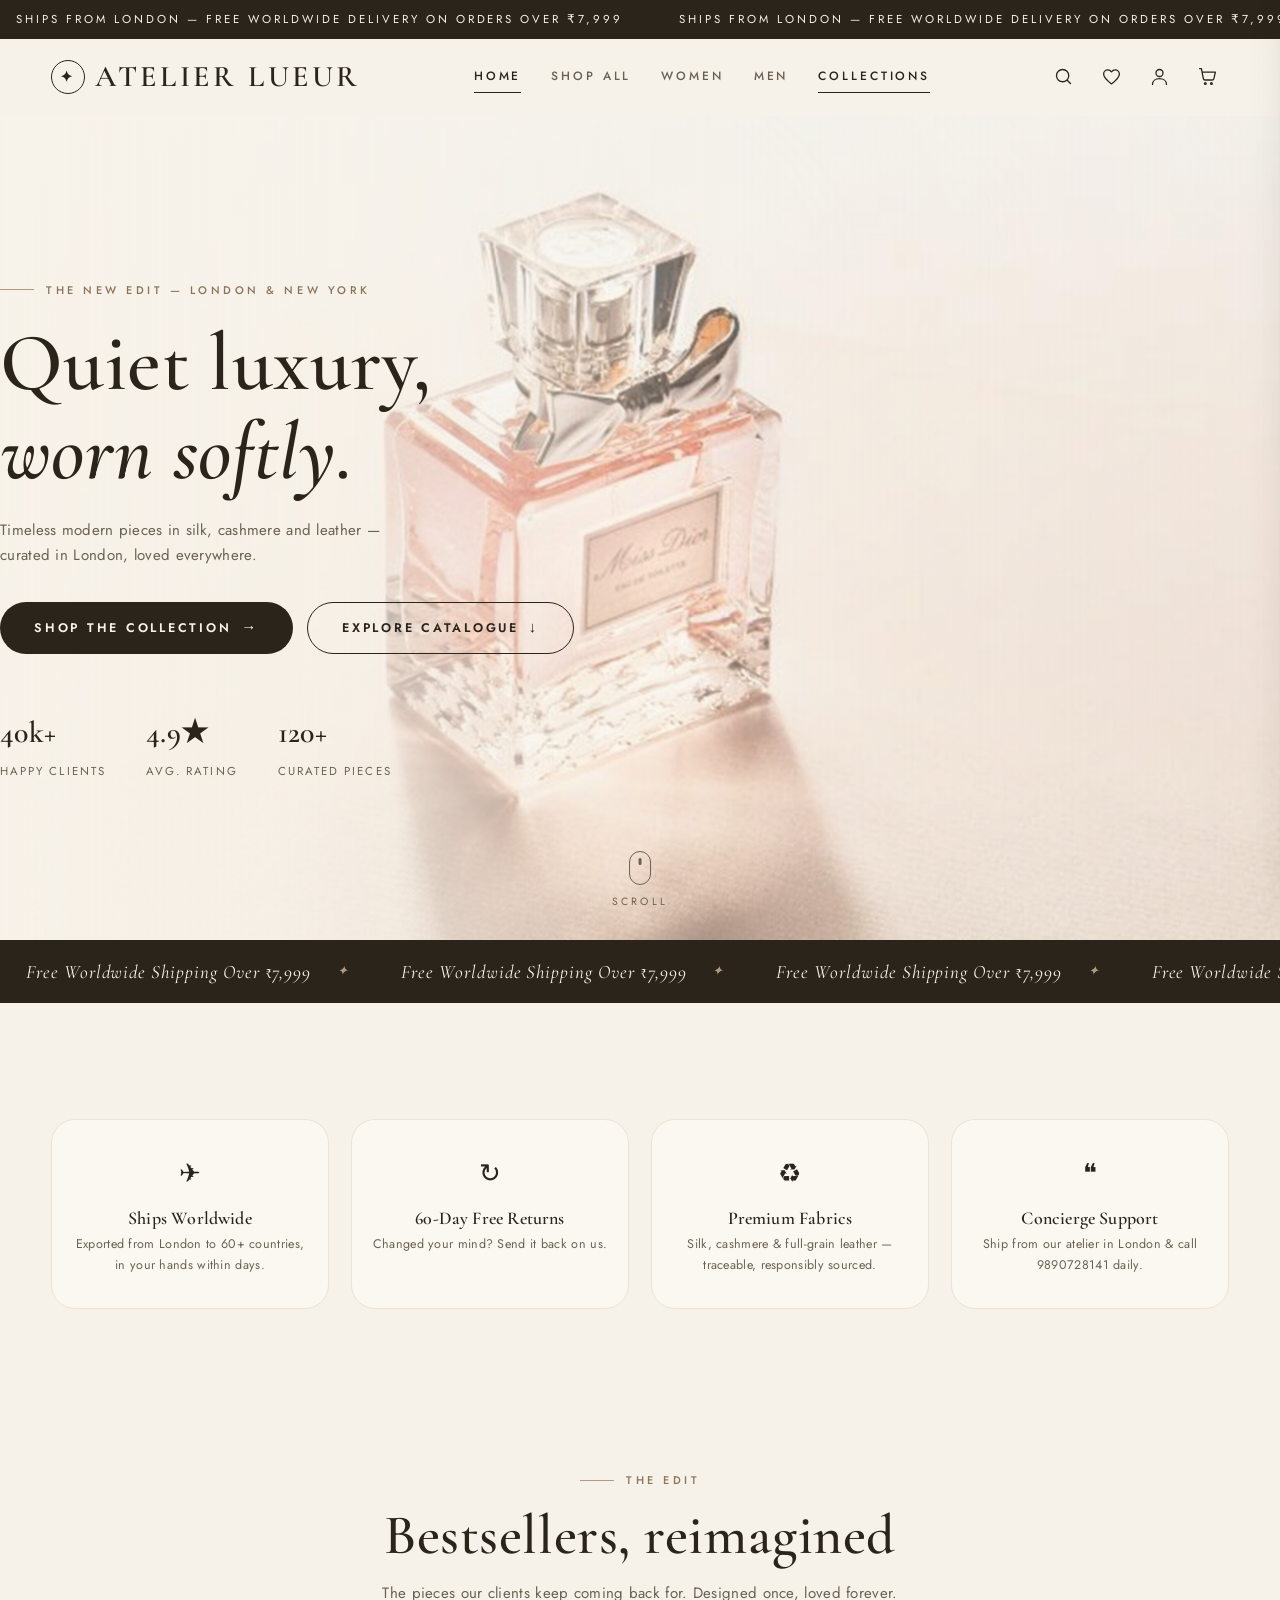
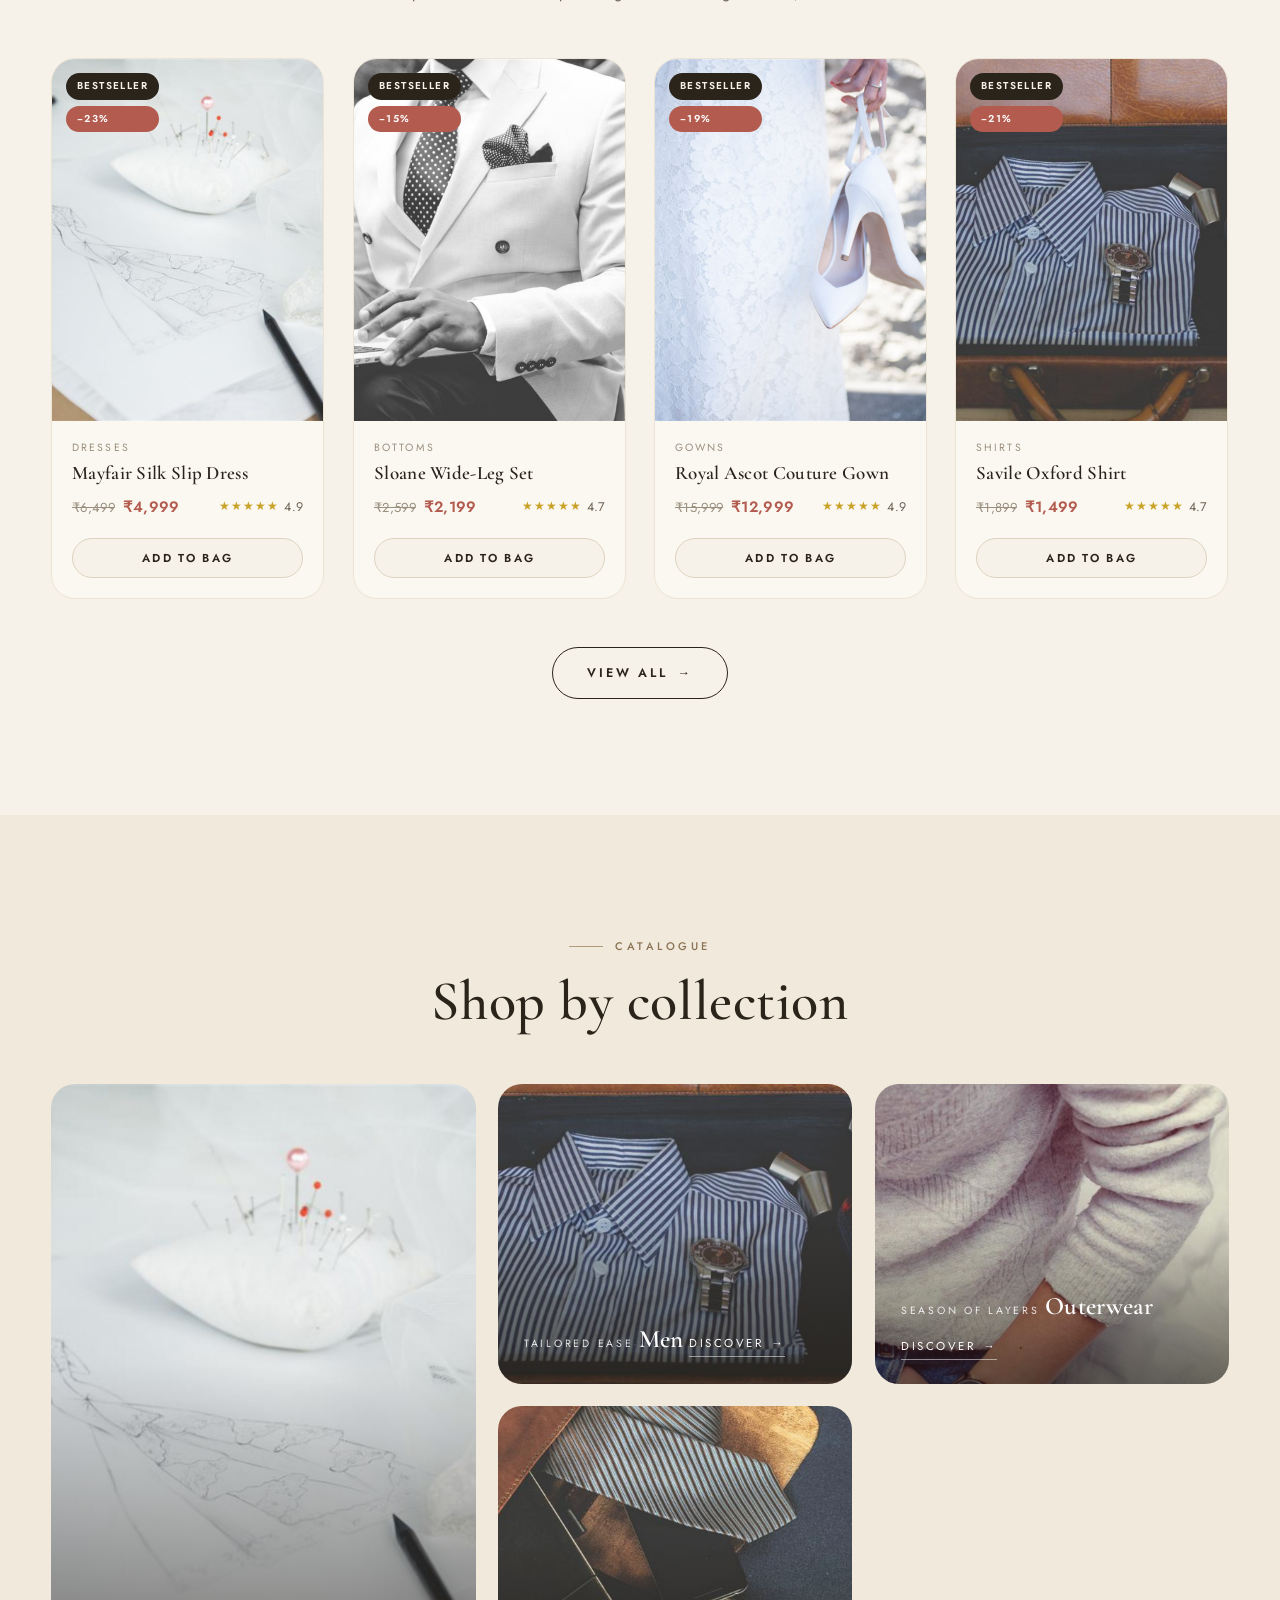
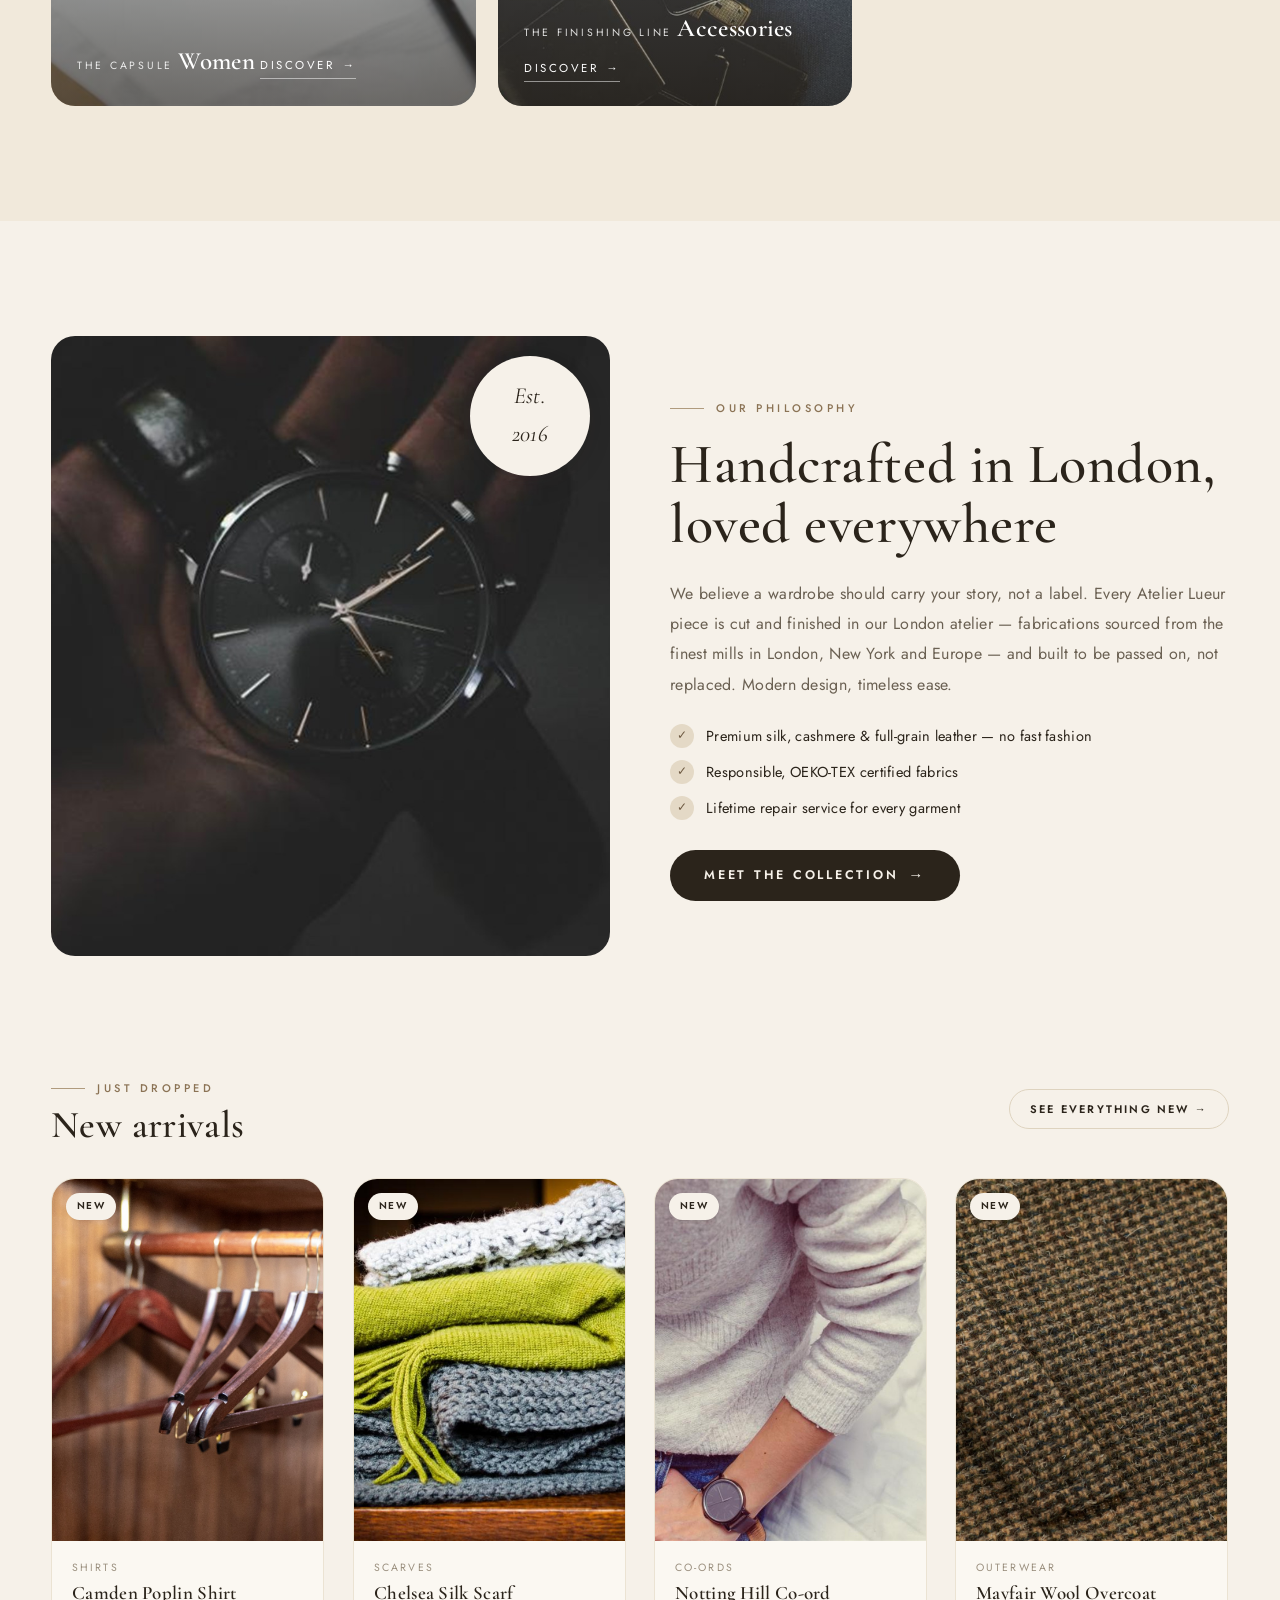
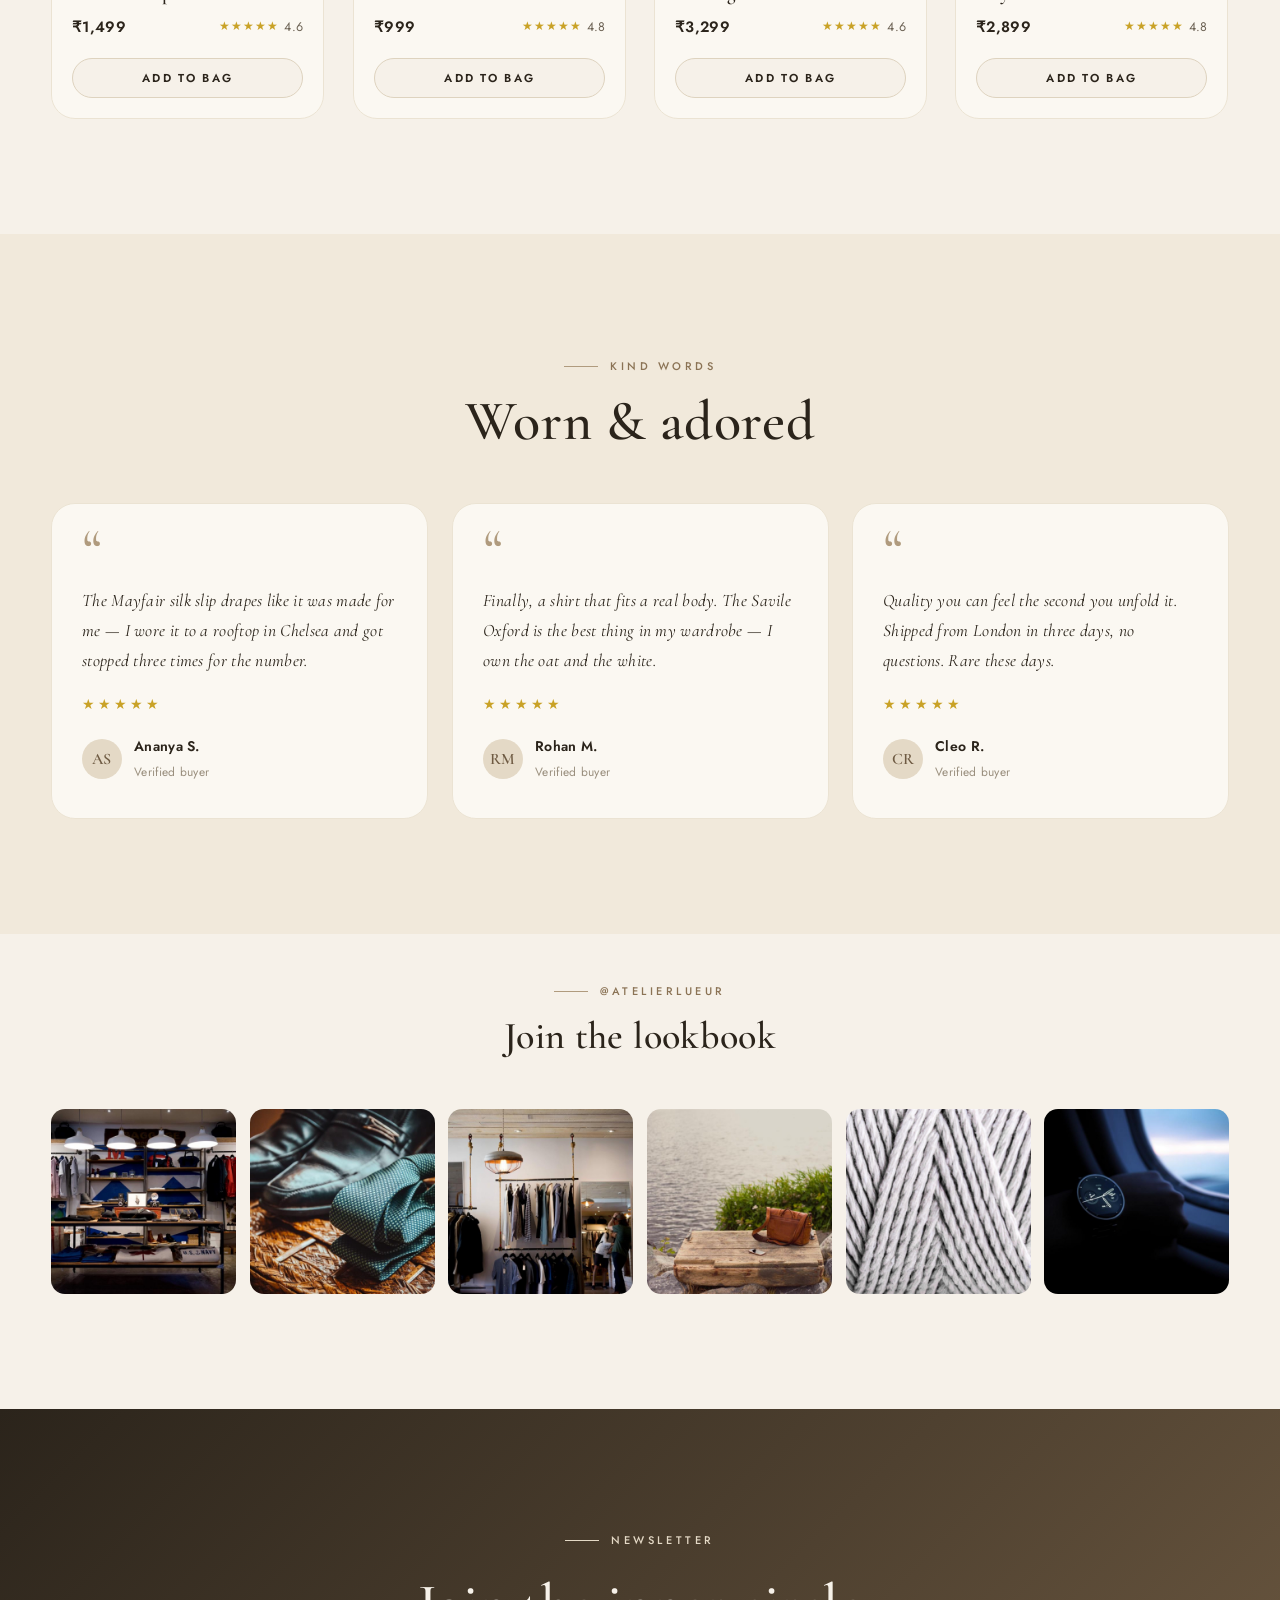
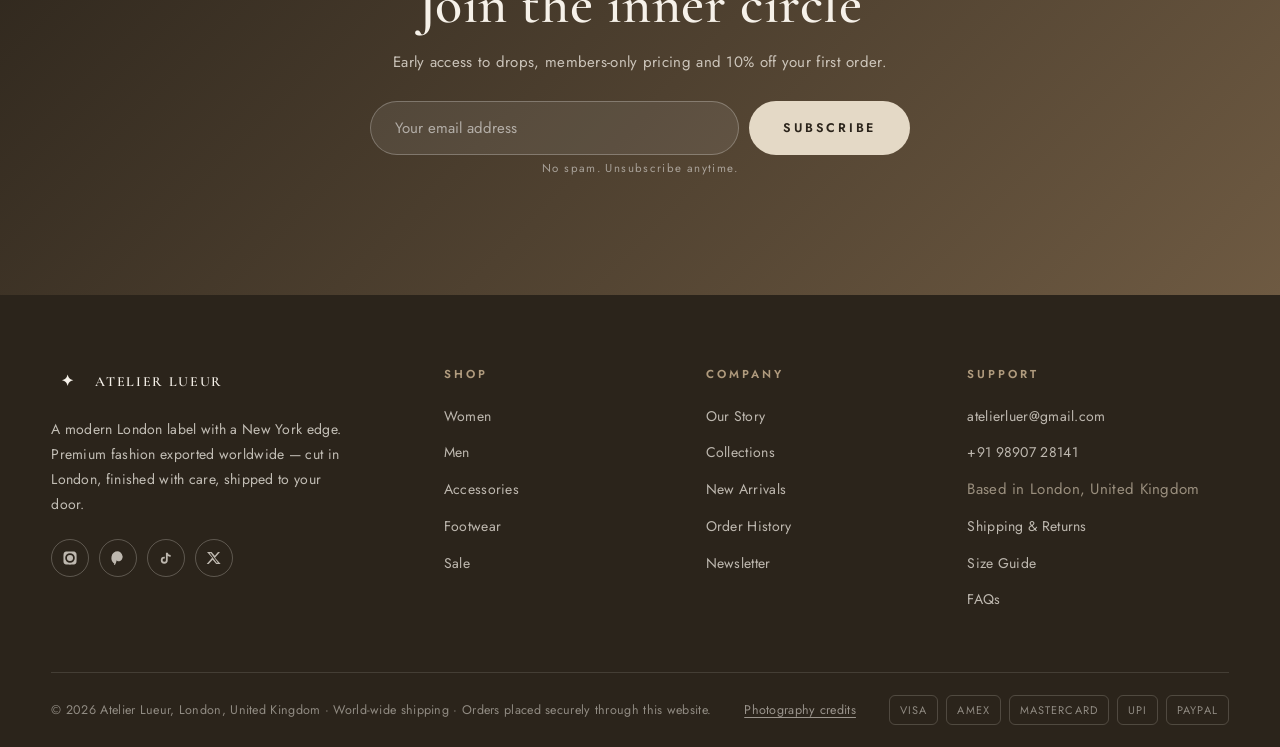
==== commit fcd21e7d: "deshboard design" ====
--- a/index.html
+++ b/index.html
@@ -20,9 +20,9 @@
       <div class="hero-bg" style="background-image:url('/*hero*/')"></div>
       <div class="container" style="position:relative;z-index:2;width:100%">
         <div class="hero-content">
-          <span class="eyebrow">New Season — London &amp; NY Edit</span>
-          <h1 class="display">Designed in <em class="italic-serif">London</em>,<br>worn everywhere.</h1>
-          <p class="lede muted">Modern premium fashion — exported from London, New York and beyond, in your hands within days.</p>
+          <span class="eyebrow">The New Edit — London &amp; New York</span>
+          <h1 class="display">Quiet luxury,<br><em class="italic-serif">worn softly.</em></h1>
+          <p class="lede muted">Timeless modern pieces in silk, cashmere and leather — curated in London, loved everywhere.</p>
           <div class="actions">
             <a class="btn btn--primary" href="shop.html"><span class="shine"></span>Shop the Collection <span class="ico">→</span></a>
             <a class="btn btn--outline" href="#collections">Explore Catalogue <span class="ico">↓</span></a>
--- a/css/styles.css
+++ b/css/styles.css
@@ -476,10 +476,18 @@
   animation: heroZoom 2.4s var(--ease) forwards;
 }
 @keyframes heroZoom { to { transform: scale(1.02); } }
+/* Pinterest-grade: warm ivory film tone */
+.hero-bg::after {
+  content: "";
+  position: absolute; inset: 0;
+  background:
+    radial-gradient(120% 90% at 15% 20%, rgba(255, 250, 242, 0) 40%, rgba(246, 241, 231, .28) 100%);
+  filter: sepia(.16) saturate(.88) brightness(1.05) contrast(.97);
+}
 .hero::after {
   content: "";
   position: absolute; inset: 0;
-  background: linear-gradient(90deg, rgba(246, 241, 233, .97) 0%, rgba(246, 241, 233, .82) 20%, rgba(246, 241, 233, .3) 55%, rgba(246, 241, 233, .05) 100%);
+  background: linear-gradient(90deg, rgba(247, 242, 233, .97) 0%, rgba(247, 242, 233, .84) 22%, rgba(247, 242, 233, .32) 56%, rgba(247, 242, 233, .06) 100%);
 }
 .hero-content { position: relative; z-index: 2; max-width: 640px; padding: 90px 0; }
 .hero-content .eyebrow { opacity: 0; transform: translateY(18px); animation: fadeUp .7s var(--ease) .4s forwards; }
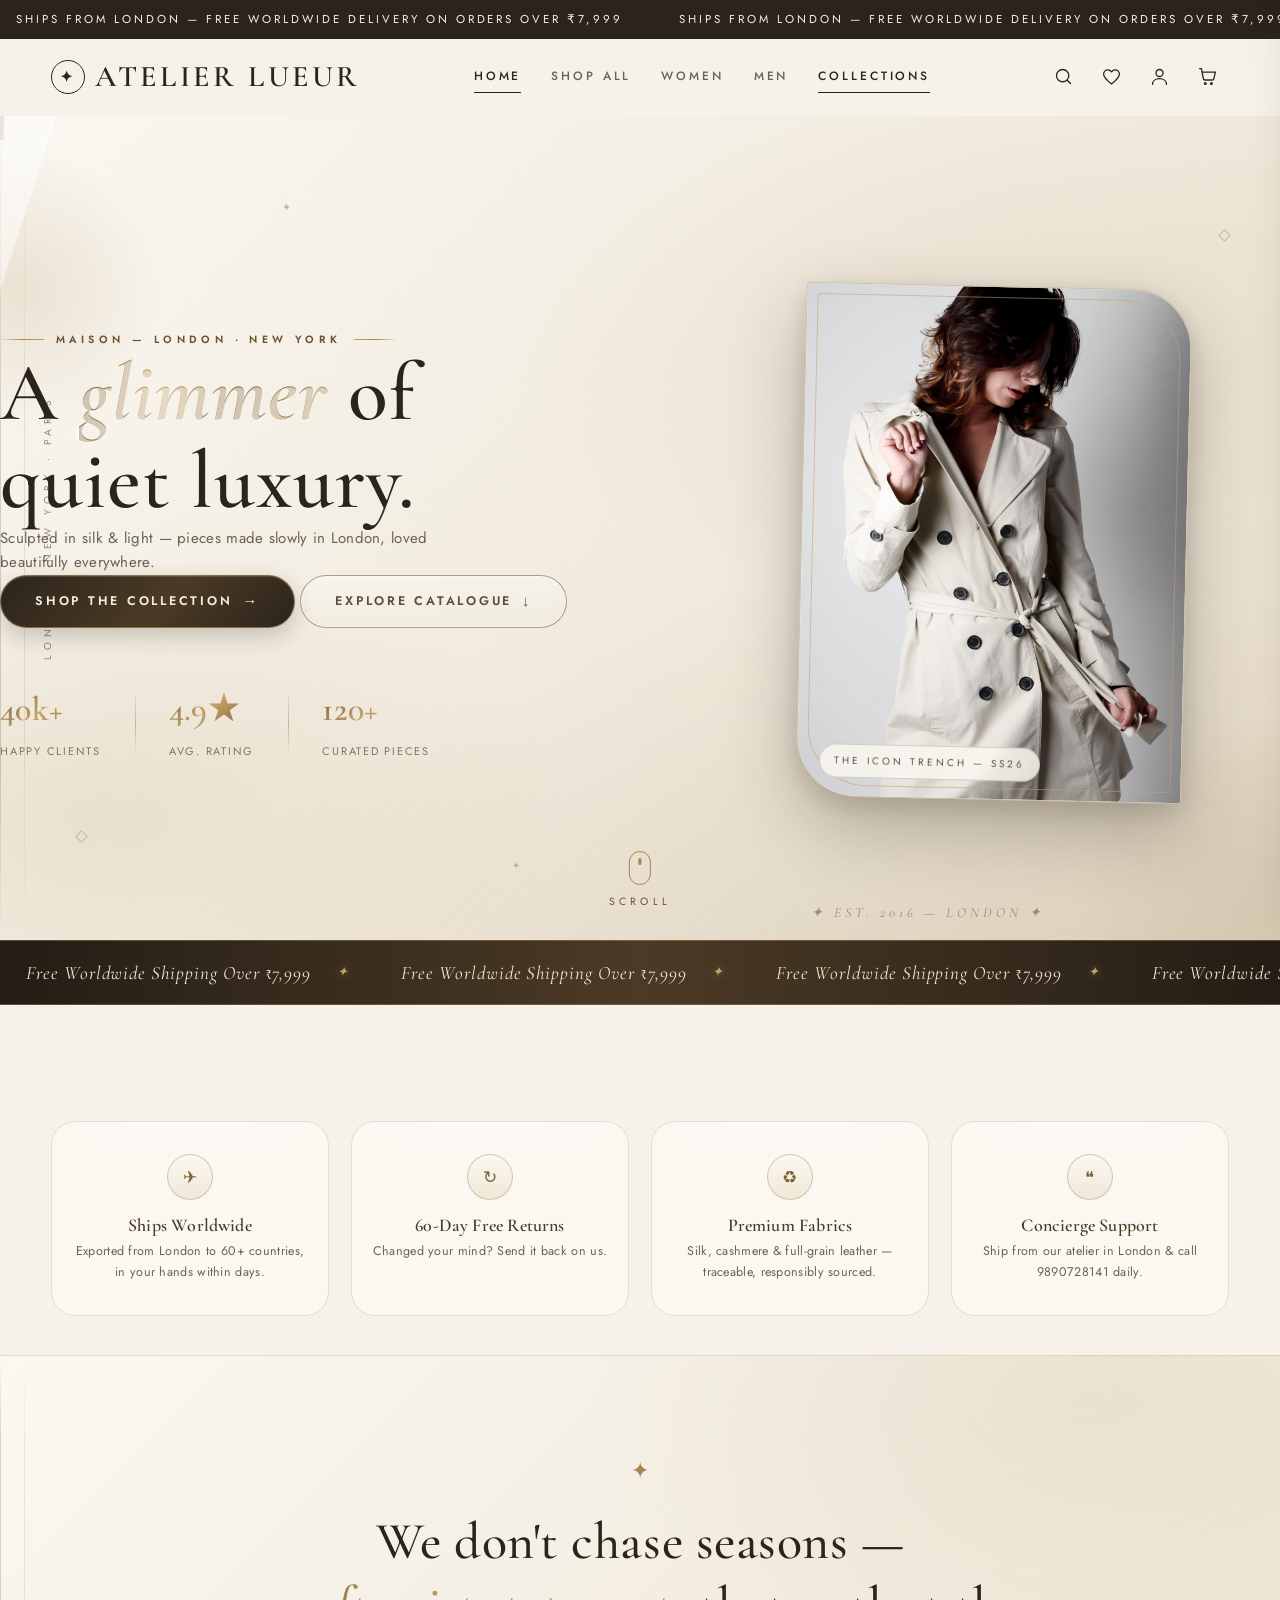
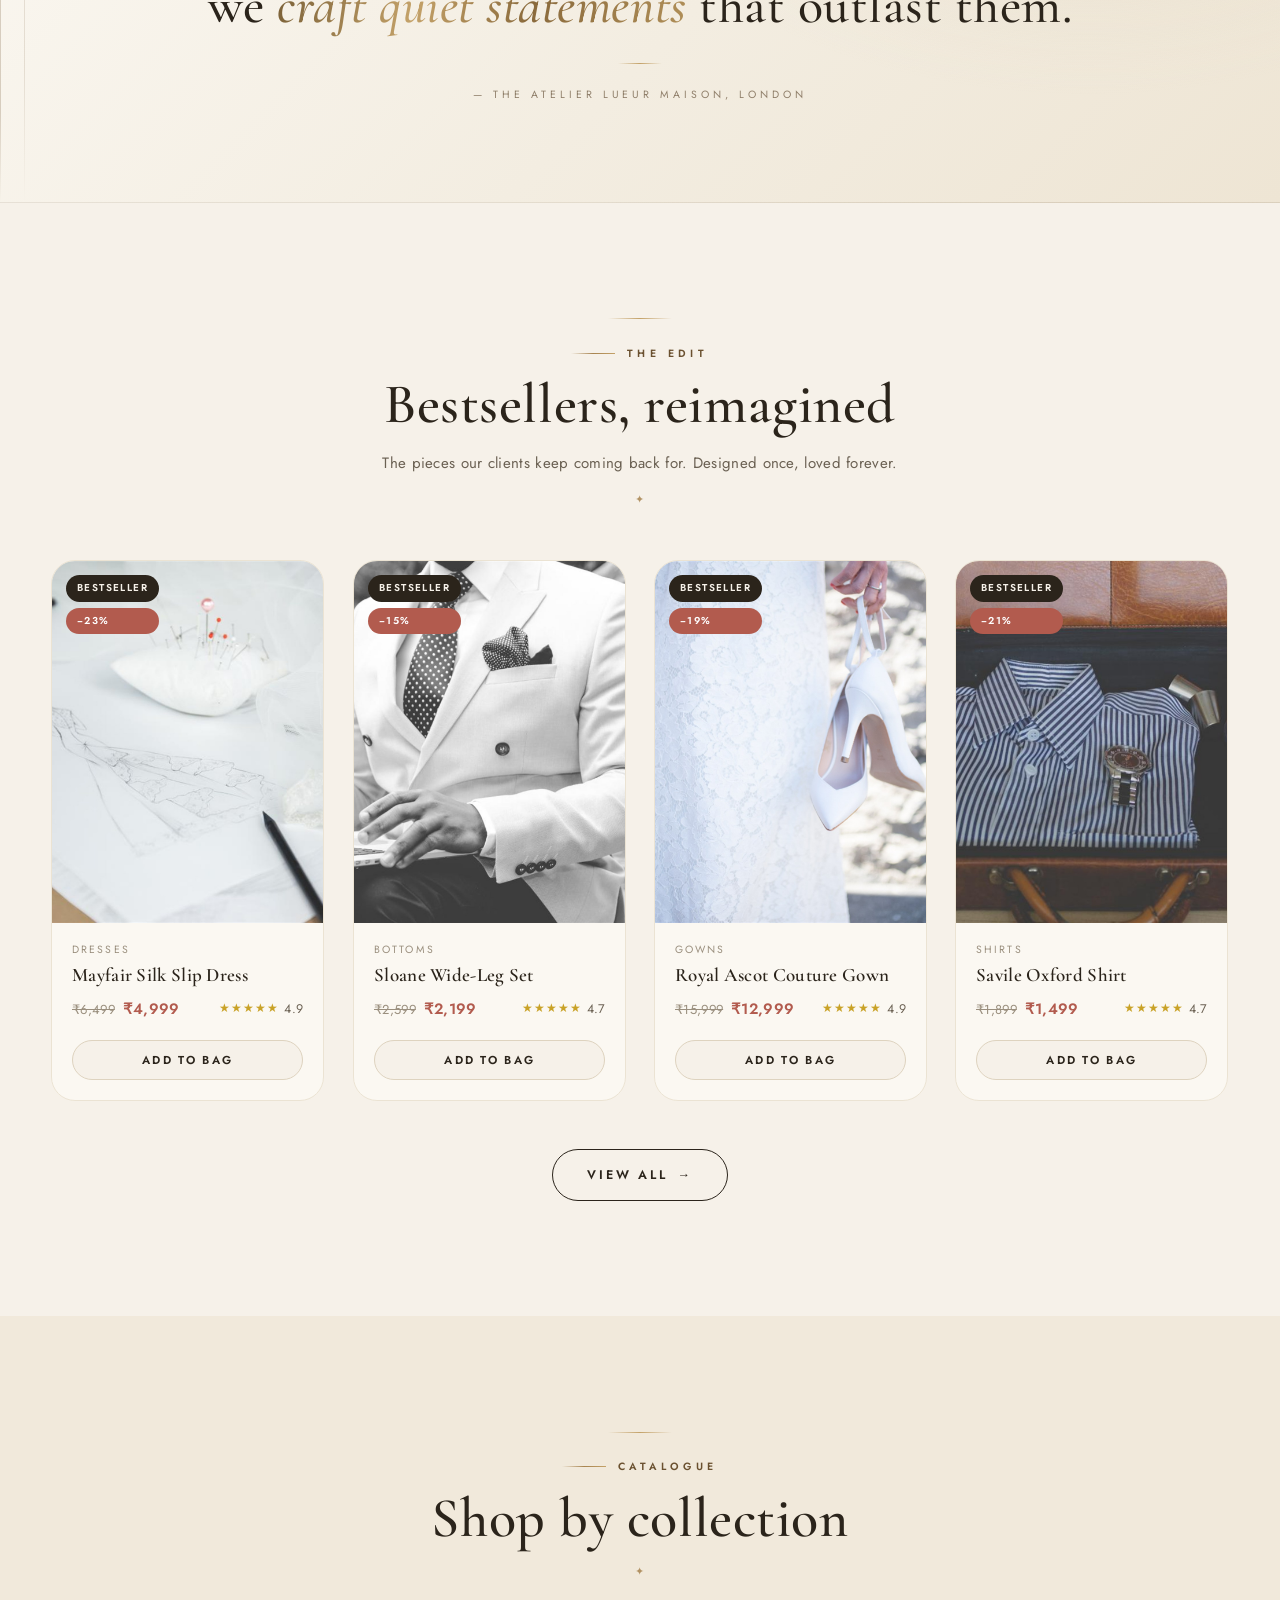
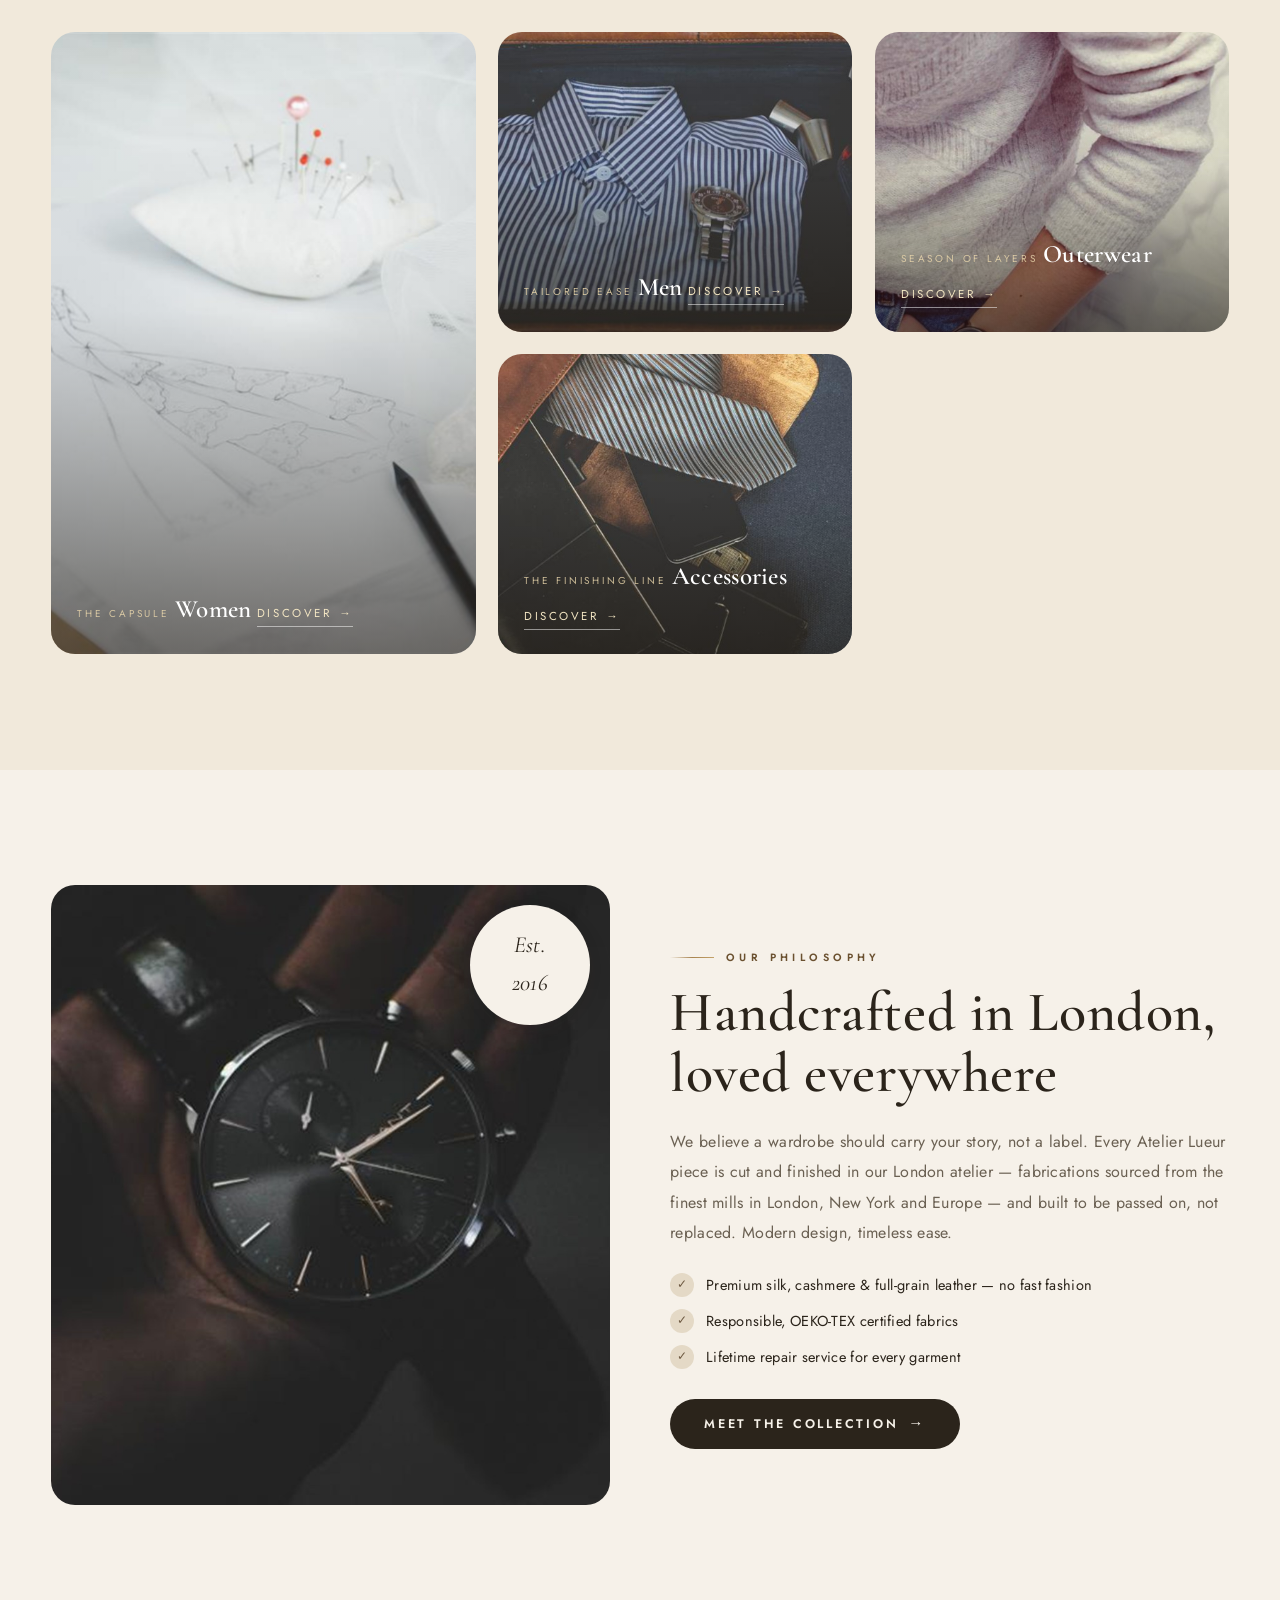
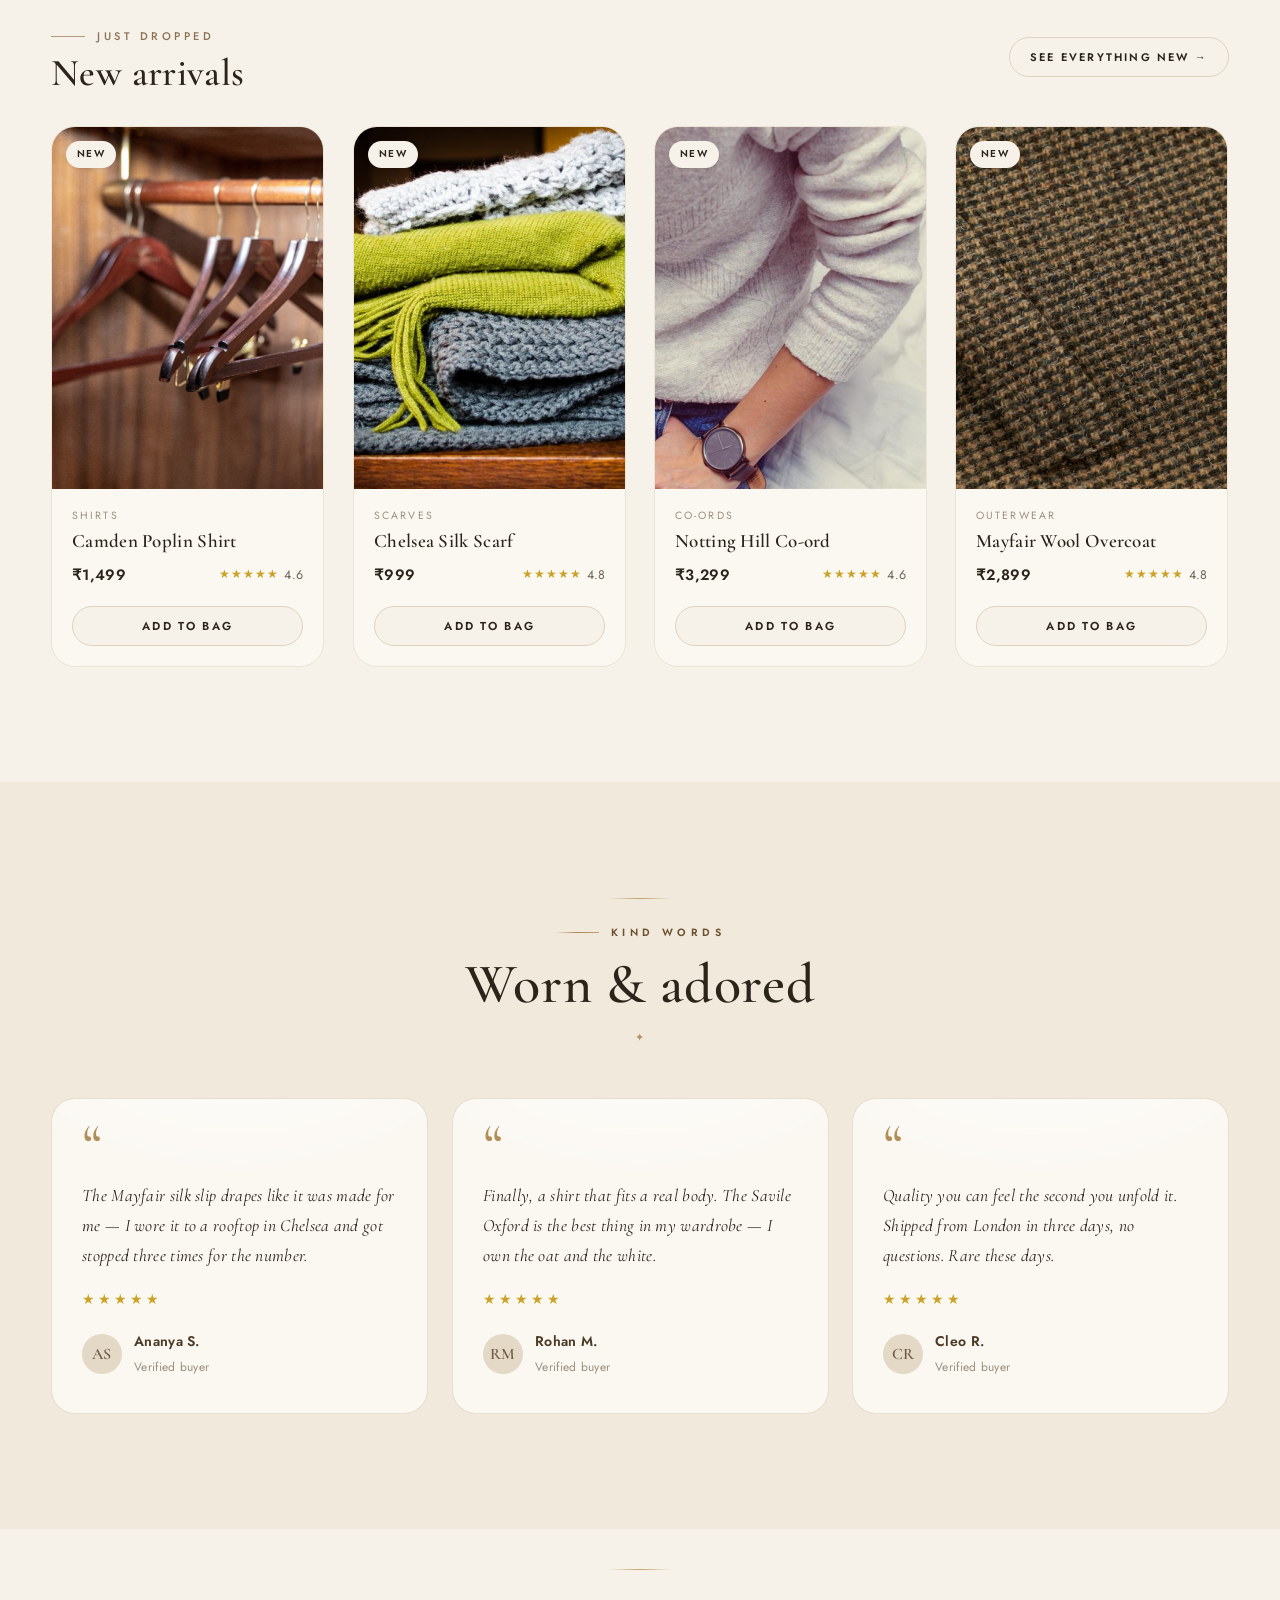
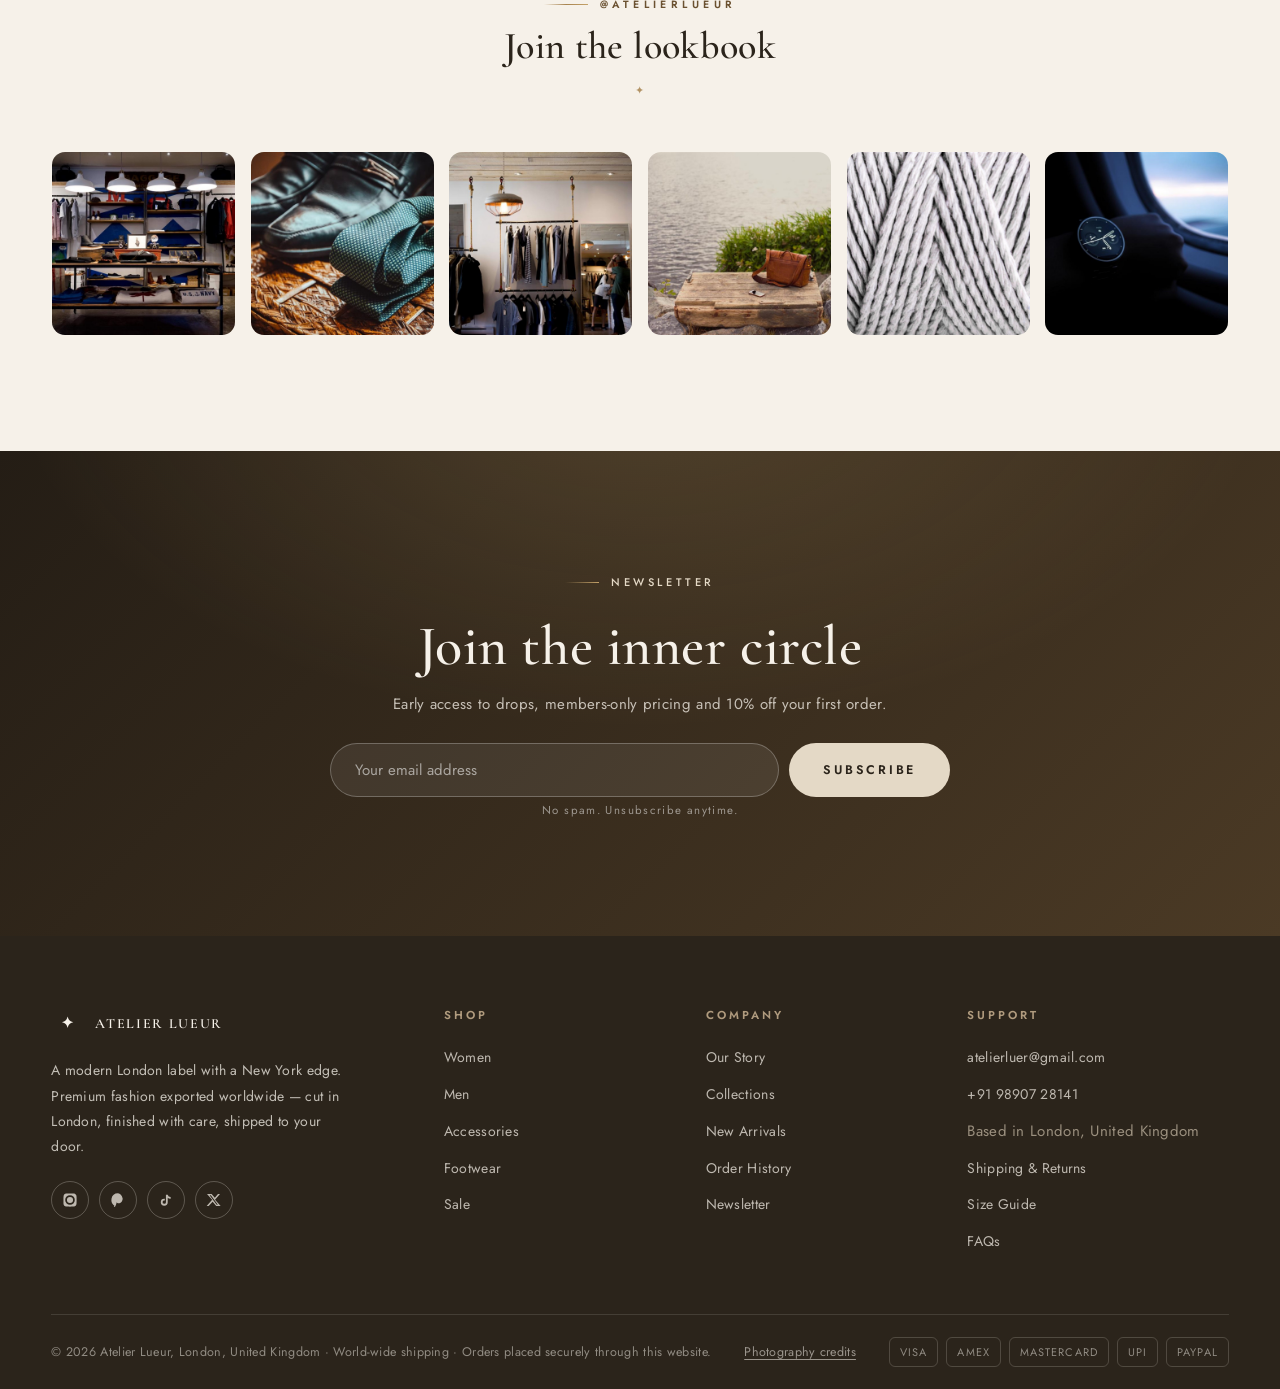
==== commit 4dc2a6b4: "Premium beige hero with model portrait and new tagline" ====
--- a/index.html
+++ b/index.html
@@ -16,21 +16,42 @@
   <main data-main>
 
     <!-- ============ HERO ============ -->
-    <section class="hero">
-      <div class="hero-bg" style="background-image:url('/*hero*/')"></div>
-      <div class="container" style="position:relative;z-index:2;width:100%">
-        <div class="hero-content">
-          <span class="eyebrow">The New Edit — London &amp; New York</span>
-          <h1 class="display">Quiet luxury,<br><em class="italic-serif">worn softly.</em></h1>
-          <p class="lede muted">Timeless modern pieces in silk, cashmere and leather — curated in London, loved everywhere.</p>
+    <section class="hero hero--split">
+      <div class="hero-orn" aria-hidden="true">
+        <span class="orn-frame orn-frame--outer"></span>
+        <span class="orn-frame orn-frame--inner"></span>
+        <span class="orn-diamond orn-diamond--a"></span>
+        <span class="orn-diamond orn-diamond--b"></span>
+        <span class="orn-line orn-line--a"></span>
+        <span class="orn-line orn-line--b"></span>
+        <span class="orn-blob orn-blob--a"></span>
+        <span class="orn-blob orn-blob--b"></span>
+        <span class="orn-script">✦ Est. 2016 — London ✦</span>
+        <span class="orn-label">London · New York · Paris</span>
+        <span class="orn-shimmer"></span>
+        <span class="orn-spark orn-spark--1">✦</span>
+        <span class="orn-spark orn-spark--2">✦</span>
+        <span class="orn-spark orn-spark--3">✦</span>
+      </div>
+      <div class="container hero-flex">
+        <div class="hero-copy-block">
+          <span class="eyebrow"><span class="eyeline"></span>Maison — London · New York</span>
+          <h1 class="display">A <em class="italic-serif gold">glimmer</em> of<br>quiet luxury.</h1>
+          <p class="lede muted">Sculpted in silk &amp; light — pieces made slowly in London, loved beautifully everywhere.</p>
           <div class="actions">
             <a class="btn btn--primary" href="shop.html"><span class="shine"></span>Shop the Collection <span class="ico">→</span></a>
-            <a class="btn btn--outline" href="#collections">Explore Catalogue <span class="ico">↓</span></a>
+            <a class="btn btn--outline btn--gold" href="#collections">Explore Catalogue <span class="ico">↓</span></a>
           </div>
           <div class="hero-stats">
             <div class="stat"><b>40k+</b><span>Happy clients</span></div>
             <div class="stat"><b>4.9★</b><span>Avg. rating</span></div>
             <div class="stat"><b>120+</b><span>Curated pieces</span></div>
+          </div>
+        </div>
+        <div class="hero-photo">
+          <div class="hp-frame">
+            <span class="hp-tag">The Icon Trench — SS26</span>
+            <img src="images/hero.jpg" alt="Atelier Lueur model wearing the beige Icon Trench coat">
           </div>
         </div>
       </div>
@@ -57,10 +78,19 @@
       </div>
     </section>
 
+    <!-- ============ MANIFESTO BAND ============ -->
+    <section class="band-quote reveal">
+      <div class="orn-line orn-line--a" aria-hidden="true"></div>
+      <div class="orn-line orn-line--b" aria-hidden="true"></div>
+      <span class="bq-mark" aria-hidden="true">✦</span>
+      <p class="bq-text">We don't chase seasons —<br>we <em class="gold">craft quiet statements</em> that outlast them.</p>
+      <span class="bq-sign">— The Atelier Lueur Maison, London</span>
+    </section>
+
     <!-- ============ FEATURED ============ -->
     <section class="section" id="featured">
       <div class="container">
-        <div class="section-head">
+        <div class="section-head section-head--gold">
           <span class="eyebrow reveal">The Edit</span>
           <h2 class="h-lg mt-16 reveal" data-delay="1">Bestsellers, reimagined</h2>
           <p class="muted mt-16 reveal" data-delay="2">The pieces our clients keep coming back for. Designed once, loved forever.</p>
@@ -75,7 +105,7 @@
     <!-- ============ COLLECTIONS ============ -->
     <section class="section section--soft" id="collections">
       <div class="container">
-        <div class="section-head">
+        <div class="section-head section-head--gold">
           <span class="eyebrow reveal">Catalogue</span>
           <h2 class="h-lg mt-16 reveal" data-delay="1">Shop by collection</h2>
         </div>
@@ -123,7 +153,7 @@
     <!-- ============ TESTIMONIALS ============ -->
     <section class="section section--soft" id="testimonials">
       <div class="container">
-        <div class="section-head">
+        <div class="section-head section-head--gold">
           <span class="eyebrow reveal">Kind words</span>
           <h2 class="h-lg mt-16 reveal" data-delay="1">Worn &amp; adored</h2>
         </div>
@@ -134,7 +164,7 @@
     <!-- ============ INSTAGRAM ============ -->
     <section class="section" style="padding-top:40px">
       <div class="container">
-        <div class="section-head">
+        <div class="section-head section-head--gold">
           <span class="eyebrow reveal">@atelierlueur</span>
           <h2 class="h-md mt-16 reveal" data-delay="1">Join the lookbook</h2>
         </div>
--- a/css/styles.css
+++ b/css/styles.css
@@ -489,6 +489,405 @@
   position: absolute; inset: 0;
   background: linear-gradient(90deg, rgba(247, 242, 233, .97) 0%, rgba(247, 242, 233, .84) 22%, rgba(247, 242, 233, .32) 56%, rgba(247, 242, 233, .06) 100%);
 }
+
+/* Beige aesthetic hero — no photo, layered tonal gradients + soft grain */
+.hero--split {
+  background:
+    radial-gradient(70% 55% at 82% 30%, rgba(224, 213, 192, .5) 0%, rgba(224, 213, 192, 0) 60%),
+    radial-gradient(60% 50% at 8% 85%, rgba(219, 205, 178, .4) 0%, rgba(219, 205, 178, 0) 62%),
+    linear-gradient(135deg, #FBF8F2 0%, #F3EDE1 46%, #EAE0CE 100%);
+  padding: 60px 0 30px;
+}
+.hero--split::after {
+  content: "";
+  position: absolute; inset: 0;
+  background:
+    radial-gradient(130% 100% at 0% 0%, rgba(255, 255, 255, .5) 0%, rgba(255, 255, 255, 0) 55%),
+    radial-gradient(150% 120% at 100% 120%, rgba(176, 155, 126, .25) 0%, rgba(176, 155, 126, 0) 60%);
+  mix-blend-mode: multiply;
+  pointer-events: none;
+}
+.hero--split::before {
+  content: "";
+  position: absolute; inset: 0;
+  z-index: 0;
+  background-image: url("data:image/svg+xml,%3Csvg xmlns='http://www.w3.org/2000/svg' width='140' height='140'%3E%3Cfilter id='n'%3E%3CfeTurbulence type='fractalNoise' baseFrequency='0.85' numOctaves='2' stitchTiles='stitch'/%3E%3C/filter%3E%3Crect width='140' height='140' filter='url(%23n)' opacity='0.5'/%3E%3C/svg%3E");
+  opacity: .05;
+  mix-blend-mode: multiply;
+  pointer-events: none;
+}
+
+/* split hero layout: copy left, portrait right */
+.hero--split .hero-flex {
+  position: relative; z-index: 2;
+  display: grid; grid-template-columns: 1.06fr .94fr;
+  align-items: center; gap: clamp(32px, 5vw, 72px);
+  width: 100%;
+}
+.hero--split .hero-copy-block { max-width: 620px; }
+.hero--split .hero-copy-block .eyebrow {
+  color: #6b5130;
+  letter-spacing: .42em;
+  font-weight: 600;
+  font-size: 10.5px;
+}
+.hero--split .hero-copy-block .eyebrow::before {
+  background: linear-gradient(90deg, transparent, #a88450, #c4a269);
+  width: 44px;
+}
+.hero--split .hero-copy-block .eyebrow .eyeline {
+  order: 3; width: 44px; height: 1px;
+  background: linear-gradient(90deg, #c4a269, #a88450, transparent);
+}
+.hero--split .hero-copy-block .display {
+  letter-spacing: .012em;
+  text-shadow: 0 1px 0 rgba(255, 255, 255, .6);
+}
+.hero--split .hero-copy-block h1 .gold {
+  background: linear-gradient(100deg, #7a6037 0%, #c4a269 34%, #8a6a3c 62%, #b08f58 100%);
+  -webkit-background-clip: text;
+  background-clip: text;
+  -webkit-text-fill-color: transparent;
+  color: transparent;
+  font-weight: 600;
+}
+.hero--split .hero-copy-block .lede { max-width: 460px; }
+.hero--split .hero-copy-block .hero-stats { gap: 0; }
+.hero--split .hero-copy-block .stat { position: relative; padding: 0 34px; }
+.hero--split .hero-copy-block .stat:first-child { padding-left: 0; }
+.hero--split .hero-copy-block .stat + .stat::before {
+  content: ""; position: absolute; left: 0; top: 8px; bottom: 8px;
+  width: 1px; background: linear-gradient(180deg, transparent, rgba(139, 115, 85, .45), transparent);
+}
+.hero--split .hero-copy-block .stat b {
+  font-size: 34px; font-weight: 600;
+  background: linear-gradient(140deg, #6b5130 0%, #c4a269 46%, #6b5130 100%);
+  -webkit-background-clip: text;
+  background-clip: text;
+  -webkit-text-fill-color: transparent;
+  color: transparent;
+}
+.hero--split .hero-copy-block .stat span {
+  color: rgba(107, 97, 83, .85); letter-spacing: .16em; font-size: 11px;
+}
+
+/* portrait photo column */
+.hero--split .hero-photo { position: relative; justify-self: center; }
+.hero--split .hp-frame {
+  position: relative;
+  border-radius: 4px 60px 4px 60px;
+  overflow: hidden;
+  border: 1px solid rgba(176, 155, 126, .5);
+  box-shadow:
+    0 30px 70px rgba(43, 36, 27, .28),
+    0 8px 24px rgba(43, 36, 27, .14),
+    inset 0 0 0 8px rgba(255, 255, 255, .35);
+  transform: rotate(1.3deg);
+  transition: transform .6s var(--ease), box-shadow .6s var(--ease);
+}
+.hero--split .hp-frame::after {
+  content: "";
+  position: absolute; inset: 0;
+  border: 1px solid rgba(196, 162, 105, .55);
+  border-radius: inherit;
+  margin: 10px;
+  pointer-events: none;
+}
+.hero--split .hp-frame img {
+  display: block;
+  width: min(420px, 30vw);
+  height: min(560px, 40vw);
+  object-fit: cover;
+}
+.hero--split .hp-frame:hover { transform: rotate(0.5deg) translateY(-4px); box-shadow: 0 40px 90px rgba(43, 36, 27, .32), 0 12px 30px rgba(43, 36, 27, .18); }
+.hero--split .hp-tag {
+  position: absolute; z-index: 3;
+  left: 22px; bottom: 18px;
+  font-size: 10px; letter-spacing: .3em; text-transform: uppercase;
+  color: #5f4f38;
+  background: rgba(251, 248, 242, .82);
+  border: 1px solid rgba(176, 155, 126, .45);
+  padding: 8px 14px;
+  border-radius: 40px;
+  backdrop-filter: blur(6px);
+}
+
+/* ornaments — keep beige decor, drop the full-size rings/watermark that were sized for full hero */
+.hero--split .hero-orn { position: absolute; inset: 0; z-index: 1; pointer-events: none; }
+.hero--split .orn-line { position: absolute; }
+.hero--split .orn-line--a {
+  left: 0; top: 0; bottom: 0; width: 1px;
+  background: linear-gradient(180deg, transparent, rgba(139, 115, 85, .3) 20%, rgba(139, 115, 85, .3) 80%, transparent);
+}
+.hero--split .orn-line--b {
+  left: 24px; top: 0; bottom: 0; width: 1px;
+  background: linear-gradient(180deg, transparent, rgba(139, 115, 85, .18) 30%, rgba(139, 115, 85, .18) 70%, transparent);
+}
+.hero--split .orn-diamond {
+  position: absolute; width: 9px; height: 9px;
+  border: 1px solid rgba(176, 155, 126, .65);
+  transform: rotate(45deg);
+}
+.hero--split .orn-diamond--a { left: 6%; bottom: 12%; animation: floatY 7s var(--ease) infinite; }
+.hero--split .orn-diamond--b { right: 4%; top: 14%; animation: floatY 9s var(--ease) 1s infinite; }
+.hero--split .orn-blob { position: absolute; border-radius: 50%; filter: blur(2px); }
+.hero--split .orn-blob--a {
+  width: 280px; height: 280px; left: -120px; top: 4%;
+  background: radial-gradient(circle, rgba(228, 217, 198, .7), rgba(228, 217, 198, 0) 70%);
+}
+.hero--split .orn-blob--b {
+  width: 380px; height: 380px; right: -180px; bottom: -160px;
+  background: radial-gradient(circle, rgba(205, 190, 165, .5), rgba(205, 190, 165, 0) 70%);
+}
+.hero--split .orn-script {
+  position: absolute; left: 50%; bottom: 16px;
+  transform: translateX(-50%);
+  font-family: var(--font-serif); font-style: italic; font-size: 14px;
+  letter-spacing: .28em; text-transform: uppercase;
+  color: rgba(110, 90, 66, .6);
+  text-align: center; z-index: 2;
+  opacity: 0; animation: fadeUp 1.1s var(--ease) 1.1s forwards;
+}
+.hero--split .orn-spark {
+  position: absolute; color: var(--sand-deep);
+  font-size: 13px; opacity: .7;
+  animation: twinkle 4s var(--ease) infinite;
+}
+.hero--split .orn-spark--1 { left: 22%; top: 10%; font-size: 11px; }
+.hero--split .orn-spark--2 { right: 12%; top: 46%; font-size: 9px; animation-delay: 1.4s; }
+.hero--split .orn-spark--3 { left: 40%; bottom: 8%; font-size: 10px; animation-delay: 2.2s; }
+.hero--split .orn-label {
+  position: absolute; left: 40px; top: 50%;
+  transform: translateY(-50%) rotate(180deg);
+  writing-mode: vertical-rl;
+  font-family: var(--font-sans);
+  font-size: 10px; letter-spacing: .5em;
+  text-transform: uppercase; text-align: center;
+  color: rgba(110, 90, 66, .7);
+}
+.hero--split .orn-shimmer {
+  position: absolute; left: -20%; top: 0; bottom: 0; width: 14%;
+  z-index: 2;
+  background: linear-gradient(105deg, transparent, rgba(255, 255, 255, .5), transparent);
+  transform: skewX(-18deg);
+  animation: shimmerSweep 9s var(--ease) 2s infinite;
+  pointer-events: none;
+}
+.hero--split .scroll-hint { color: #6b5130; letter-spacing: .4em; }
+.hero--split .scroll-hint .mouse { border-color: #a88450; }
+.hero--split .scroll-hint .mouse::after { background: #a88450; }
+
+/* --- ornaments --- */
+.hero--beige .hero-orn { position: absolute; inset: 0; z-index: 1; pointer-events: none; }
+.hero--beige .orn-ring {
+  position: absolute; border: 1px solid rgba(139, 115, 85, .35); border-radius: 50%;
+}
+.orn-ring--a { width: 240px; height: 240px; right: -60px; top: -70px; }
+.orn-ring--b { width: 480px; height: 480px; right: -150px; top: -160px; border-color: rgba(139, 115, 85, .18); }
+.orn-diamond {
+  position: absolute; width: 9px; height: 9px;
+  border: 1px solid rgba(176, 155, 126, .65);
+  transform: rotate(45deg);
+}
+.orn-diamond--a { left: 9%; bottom: 17%; animation: floatY 7s var(--ease) infinite; }
+.orn-diamond--b { right: 22%; top: 22%; animation: floatY 9s var(--ease) 1s infinite; }
+.orn-line { position: absolute; }
+.orn-line--a {
+  left: 0; top: 0; bottom: 0; width: 1px;
+  background: linear-gradient(180deg, transparent, rgba(139, 115, 85, .3) 20%, rgba(139, 115, 85, .3) 80%, transparent);
+}
+.orn-line--b {
+  left: 24px; top: 0; bottom: 0; width: 1px;
+  background: linear-gradient(180deg, transparent, rgba(139, 115, 85, .18) 30%, rgba(139, 115, 85, .18) 70%, transparent);
+}
+.orn-blob {
+  position: absolute; border-radius: 50%;
+  filter: blur(2px);
+}
+.orn-blob--a {
+  width: 300px; height: 300px; left: -110px; top: 6%;
+  background: radial-gradient(circle, rgba(228, 217, 198, .7), rgba(228, 217, 198, 0) 70%);
+}
+.orn-blob--b {
+  width: 420px; height: 420px; right: -180px; bottom: -140px;
+  background: radial-gradient(circle, rgba(205, 190, 165, .55), rgba(205, 190, 165, 0) 70%);
+}
+.orn-script {
+  position: absolute; right: 5%; bottom: 12%;
+  font-family: var(--font-serif); font-style: italic; font-size: 15px;
+  letter-spacing: .28em; text-transform: uppercase;
+  color: rgba(110, 90, 66, .55);
+  opacity: 0; transform: translateY(14px);
+  animation: fadeUp 1.1s var(--ease) 1.1s forwards;
+}
+.orn-word {
+  position: absolute; left: 50%; top: 50%;
+  transform: translate(-50%, -50%);
+  font-family: var(--font-serif); font-style: italic; font-weight: 500;
+  font-size: clamp(150px, 24vw, 380px);
+  line-height: 1; white-space: nowrap;
+  color: rgba(110, 90, 66, .08);
+  pointer-events: none; user-select: none;
+}
+.orn-spark {
+  position: absolute; color: var(--sand-deep);
+  font-size: 13px; opacity: .7;
+  animation: twinkle 4s var(--ease) infinite;
+}
+.orn-spark--1 { left: 20%; top: 16%; font-size: 11px; }
+.orn-spark--2 { right: 15%; top: 40%; font-size: 9px; animation-delay: 1.4s; }
+.orn-spark--3 { left: 44%; bottom: 13%; font-size: 10px; animation-delay: 2.2s; }
+@keyframes floatY { 0%, 100% { transform: translateY(0) rotate(45deg); } 50% { transform: translateY(-14px) rotate(45deg); } }
+@keyframes twinkle { 0%, 100% { opacity: .25; } 50% { opacity: .85; } }
+
+/* --- premium editorial dressing --- */
+.hero--beige .orn-frame { position: absolute; pointer-events: none; }
+.orn-frame--outer {
+  inset: 22px; z-index: 3;
+  border: 1px solid rgba(139, 115, 85, .4);
+  opacity: .6;
+}
+.orn-frame--inner {
+  inset: 34px; z-index: 3;
+  border: 1px solid rgba(139, 115, 85, .22);
+}
+.hero--beige .orn-label {
+  position: absolute; right: 58px; top: 50%; z-index: 3;
+  transform: rotate(180deg);
+  writing-mode: vertical-rl;
+  font-family: var(--font-sans);
+  font-size: 10px; letter-spacing: .5em;
+  text-transform: uppercase; text-align: center;
+  color: rgba(110, 90, 66, .7);
+}
+.hero--beige .orn-label::before,
+.hero--beige .orn-label::after {
+  content: ""; display: block; width: 1px; height: 46px;
+  margin: 0 auto; background: rgba(139, 115, 85, .5);
+}
+.hero--beige .orn-label::before { margin-bottom: 18px; }
+.hero--beige .orn-label::after { margin-top: 18px; }
+.orn-shimmer {
+  position: absolute; left: -20%; top: 0; bottom: 0; width: 18%;
+  z-index: 2;
+  background: linear-gradient(105deg, transparent, rgba(255, 255, 255, .55), transparent);
+  transform: skewX(-18deg);
+  animation: shimmerSweep 9s var(--ease) 2s infinite;
+  pointer-events: none;
+}
+@keyframes shimmerSweep {
+  0% { left: -25%; opacity: 0; }
+  8% { opacity: 1; }
+  24% { left: 110%; opacity: 0; }
+  100% { left: 110%; opacity: 0; }
+}
+
+/* gold headline accent — engraved-metal look */
+.hero--beige .hero-content h1 .gold {
+  background: linear-gradient(100deg, #7a6037 0%, #c4a269 34%, #8a6a3c 62%, #b08f58 100%);
+  -webkit-background-clip: text;
+  background-clip: text;
+  -webkit-text-fill-color: transparent;
+  color: transparent;
+  font-weight: 600;
+}
+
+/* editorial eyebrow with hinged side rules */
+.hero--beige .hero-content .eyebrow {
+  color: #6b5130;
+  letter-spacing: .42em;
+  font-weight: 600;
+  font-size: 10.5px;
+}
+.hero--beige .hero-content .eyebrow::before {
+  background: linear-gradient(90deg, transparent, #a88450, #c4a269);
+  width: 44px;
+}
+.hero--beige .hero-content .eyebrow .eyeline {
+  order: 3; width: 44px; height: 1px;
+  background: linear-gradient(90deg, #c4a269, #a88450, transparent);
+}
+
+/* refined display shadow + letter spacing for premium depth */
+.hero--beige .display {
+  letter-spacing: .012em;
+  text-shadow: 0 1px 0 rgba(255, 255, 255, .6);
+}
+
+/* premium buttons */
+.btn--gold {
+  border-color: rgba(139, 115, 85, .65);
+  color: #5f4f38;
+  background: linear-gradient(180deg, rgba(255, 255, 255, .35), rgba(255, 255, 255, 0));
+  box-shadow: inset 0 0 0 1px rgba(255, 255, 255, .35);
+}
+.btn--gold:hover {
+  background: linear-gradient(135deg, #3d2f1e 0%, #5f4f38 100%);
+  color: #e9dcbb;
+  border-color: #5f4f38;
+  box-shadow: 0 10px 26px rgba(95, 79, 56, .24);
+}
+.hero--beige .btn--primary {
+  background: linear-gradient(135deg, #2b241b 0%, #4b3a25 55%, #2b241b 100%);
+  border: 1px solid rgba(196, 162, 105, .55);
+  box-shadow: inset 0 1px 0 rgba(255, 255, 255, .12), 0 8px 22px rgba(43, 36, 27, .22);
+  color: #f3edde;
+}
+.hero--beige .btn--primary:hover {
+  background: linear-gradient(135deg, #4b3a25 0%, #6b5130 60%, #4b3a25 100%);
+  border-color: rgba(196, 162, 105, .85);
+  box-shadow: inset 0 1px 0 rgba(255, 255, 255, .16), 0 12px 30px rgba(75, 58, 37, .3);
+}
+
+/* stats — gilded numbers with fine hairline dividers */
+.hero--beige .hero-stats {
+  gap: 0;
+}
+.hero--beige .hero-stats .stat {
+  position: relative; padding: 0 34px;
+}
+.hero--beige .hero-stats .stat:first-child { padding-left: 0; }
+.hero--beige .hero-stats .stat + .stat::before {
+  content: ""; position: absolute; left: 0; top: 8px; bottom: 8px;
+  width: 1px; background: linear-gradient(180deg, transparent, rgba(139, 115, 85, .45), transparent);
+}
+.hero--beige .hero-stats .stat b {
+  font-size: 34px; font-weight: 600;
+  background: linear-gradient(140deg, #6b5130 0%, #c4a269 46%, #6b5130 100%);
+  -webkit-background-clip: text;
+  background-clip: text;
+  -webkit-text-fill-color: transparent;
+  color: transparent;
+}
+.hero--beige .hero-stats .stat span {
+  color: rgba(107, 97, 83, .85); letter-spacing: .16em; font-size: 11px;
+}
+
+/* scroll hint in gold */
+.hero--beige .scroll-hint {
+  color: #6b5130; letter-spacing: .4em;
+}
+.hero--beige .scroll-hint .mouse::after { background: #a88450; }
+
+/* premium espresso→bronze primary button in split hero */
+.hero--split .btn--primary {
+  background: linear-gradient(135deg, #2b241b 0%, #4b3a25 55%, #2b241b 100%);
+  border: 1px solid rgba(196, 162, 105, .55);
+  box-shadow: inset 0 1px 0 rgba(255, 255, 255, .12), 0 8px 22px rgba(43, 36, 27, .22);
+  color: #f3edde;
+}
+.hero--split .btn--primary:hover {
+  background: linear-gradient(135deg, #4b3a25 0%, #6b5130 60%, #4b3a25 100%);
+  border-color: rgba(196, 162, 105, .85);
+  box-shadow: inset 0 1px 0 rgba(255, 255, 255, .16), 0 12px 30px rgba(75, 58, 37, .3);
+}
+
+/* scroll hint in gold */
+.hero--split .scroll-hint {
+  color: #6b5130; letter-spacing: .4em;
+}
+.hero--split .scroll-hint .mouse::after { background: #a88450; }
+
 .hero-content { position: relative; z-index: 2; max-width: 640px; padding: 90px 0; }
 .hero-content .eyebrow { opacity: 0; transform: translateY(18px); animation: fadeUp .7s var(--ease) .4s forwards; }
 .hero-content h1 { margin: 20px 0 4px; opacity: 0; transform: translateY(24px); animation: fadeUp .9s var(--ease) .6s forwards; }
@@ -1385,6 +1784,26 @@
   .filter-panel.hidden-mobile { display: none; }
 }
 
+/* Hero decor responsive — simplify framing on small screens */
+@media (max-width: 900px) {
+  .hero--split .hero-flex { grid-template-columns: 1fr; gap: 28px; text-align: left; }
+  .hero--split .hero-copy-block { max-width: 100%; }
+  .hero--split .hero-photo { justify-self: stretch; }
+  .hero--split .hp-frame img { width: min(320px, 78vw); height: min(430px, 105vw); margin: 0 auto; display: block; }
+  .hero--split .orn-label { display: none; }
+  .hero--split .orn-script { position: static; margin-top: 24px; transform: none; }
+  .hero--split { padding: 40px 0 24px; }
+  .hero--split .scroll-hint { display: none; }
+}
+@media (max-width: 600px) {
+  .orn-frame--outer, .orn-frame--inner { display: none; }
+  .orn-ring--a { width: 160px; height: 160px; right: -50px; top: -50px; }
+  .orn-ring--b { width: 300px; height: 300px; right: -110px; top: -110px; }
+  .orn-script { font-size: 11px; letter-spacing: .2em; }
+  .hero--beige .hero-stats .stat { padding: 0 16px; }
+  .hero--beige .hero-stats .stat b { font-size: 26px; }
+}
+
 /* price range slider (single max slider) */
 .range-track { position: relative; height: 30px; display: flex; align-items: center; }
 .range-track input[type=range] { pointer-events: auto; }
@@ -1404,4 +1823,141 @@
     border: 2px solid var(--ink);
     cursor: pointer;
   }
-}+}
+
+/* ============================================================
+   ATELIER — Premium editorial dressing (home page)
+   ============================================================ */
+
+/* --- manifesto / philosophy band --- */
+.band-quote {
+  position: relative;
+  background:
+    radial-gradient(70% 120% at 85% 10%, rgba(224, 213, 192, .45) 0%, rgba(224, 213, 192, 0) 55%),
+    linear-gradient(135deg, #FBF8F2 0%, #F3EDE1 55%, #EEE5D4 100%);
+  border-top: 1px solid rgba(139, 115, 85, .18);
+  border-bottom: 1px solid rgba(139, 115, 85, .18);
+  padding: clamp(56px, 8vw, 96px) 24px;
+  text-align: center;
+  overflow: hidden;
+}
+.band-quote .orn-line--a, .band-quote .orn-line--b { z-index: 1; }
+.band-quote .bq-mark {
+  position: relative; z-index: 2;
+  display: inline-block;
+  color: #a88450;
+  font-size: 22px;
+  animation: twinkle 4s var(--ease) infinite;
+}
+.band-quote .bq-text {
+  position: relative; z-index: 2;
+  font-family: var(--font-serif);
+  font-size: clamp(26px, 4.2vw, 52px);
+  font-weight: 500;
+  line-height: 1.22;
+  margin: 22px auto 0;
+  max-width: 900px;
+  letter-spacing: .01em;
+}
+.band-quote .bq-text .gold {
+  background: linear-gradient(100deg, #7a6037 0%, #c4a269 34%, #8a6a3c 62%, #b08f58 100%);
+  -webkit-background-clip: text;
+  background-clip: text;
+  -webkit-text-fill-color: transparent;
+  color: transparent;
+  font-style: italic;
+}
+.band-quote .bq-sign {
+  position: relative; z-index: 2;
+  display: inline-block; margin-top: 26px;
+  font-size: 10.5px; letter-spacing: .38em; text-transform: uppercase;
+  color: rgba(110, 90, 66, .75);
+}
+.band-quote .bq-sign::before {
+  content: ""; display: block; width: 44px; height: 1px; margin: 0 auto 22px;
+  background: linear-gradient(90deg, transparent, #c4a269, transparent);
+}
+
+/* --- gilded section heads --- */
+.section-head--gold .eyebrow {
+  color: #6b5130;
+  letter-spacing: .42em;
+  font-weight: 600;
+  font-size: 10.5px;
+}
+.section-head--gold .eyebrow::before {
+  background: linear-gradient(90deg, transparent, #a88450, #c4a269);
+  width: 44px;
+}
+.section-head--gold::before {
+  content: "";
+  display: block;
+  width: 64px; height: 1px;
+  margin: 0 auto 18px;
+  background: linear-gradient(90deg, transparent, #c4a269, transparent);
+}
+.section-head--gold::after {
+  content: "✦";
+  display: block; margin-top: 14px;
+  font-size: 11px; color: #a88450;
+  opacity: .85;
+}
+.section-head--gold h2 { margin-top: 12px; }
+
+/* --- premium trust strip --- */
+main .trust-item {
+  position: relative;
+  background:
+    radial-gradient(120% 100% at 50% -40%, rgba(255, 255, 255, .9) 0%, rgba(255, 255, 255, 0) 60%),
+    var(--bg-soft);
+  border: 1px solid rgba(176, 155, 126, .28);
+}
+main .trust-item .icon {
+  width: 46px; height: 46px; margin: 0 auto 16px;
+  display: grid; place-items: center;
+  border: 1px solid rgba(176, 155, 126, .5);
+  border-radius: 50%;
+  color: #7a6037;
+  font-size: 17px;
+  background: linear-gradient(180deg, #FBF8F2, #F0E7D6);
+}
+main .trust-item h4 { color: #4b3a25; }
+main .trust-item p { color: var(--ink-soft); }
+
+/* --- newsletter: gilded, cinematic --- */
+.news-wrap { max-width: 620px; margin: 0 auto; text-align: center; }
+main .newsletter {
+  background:
+    radial-gradient(90% 140% at 50% -20%, rgba(196, 162, 105, .22) 0%, rgba(196, 162, 105, 0) 55%),
+    linear-gradient(135deg, #241d15 0%, #4b3a25 100%);
+  color: var(--bg);
+}
+main .newsletter .eyebrow::before { background: linear-gradient(90deg, transparent, #c4a269); }
+
+/* --- collection tiles: gilded hover --- */
+main .col-tile .ct-kicker { color: #e8d5ab; letter-spacing: .28em; font-size: 10px; }
+main .col-tile:hover .ct-name { color: #f3e6c3; }
+main .col-tile .ct-cta { color: #f3e6c3; }
+
+/* --- editorial split: gold eyebrow --- */
+main .editorial .copy .eyebrow { color: #6b5130; letter-spacing: .42em; font-weight: 600; font-size: 10.5px; }
+main .editorial .copy .eyebrow::before { background: linear-gradient(90deg, transparent, #a88450, #c4a269); width: 44px; }
+
+/* --- ribbon: gold serif on espresso --- */
+.ribbon { background: linear-gradient(90deg, #241d15 0%, #4b3a25 50%, #241d15 100%); border-top: 1px solid rgba(196, 162, 105, .35); border-bottom: 1px solid rgba(196, 162, 105, .35); }
+.ribbon .track span { color: #f1e6cf; }
+.ribbon .track span::after { color: #c4a269; text-shadow: 0 0 8px rgba(196, 162, 105, .6); }
+
+/* --- testimonial cards: refined --- */
+main .testi-card {
+  background:
+    radial-gradient(130% 100% at 50% -30%, rgba(255, 255, 255, .85) 0%, rgba(255, 255, 255, 0) 55%),
+    var(--bg-soft);
+  border: 1px solid rgba(176, 155, 126, .28);
+}
+main .testi-card .quote-mark { color: #b08f58; }
+main .testi-card .wname { color: #4b3a25; }
+
+/* --- instagram strip: hairline golden frame on hover --- */
+main .insta-item { border: 1px solid transparent; transition: border-color .4s var(--ease), box-shadow .4s var(--ease); }
+main .insta-item:hover { border-color: rgba(196, 162, 105, .55); box-shadow: var(--shadow-md); }
